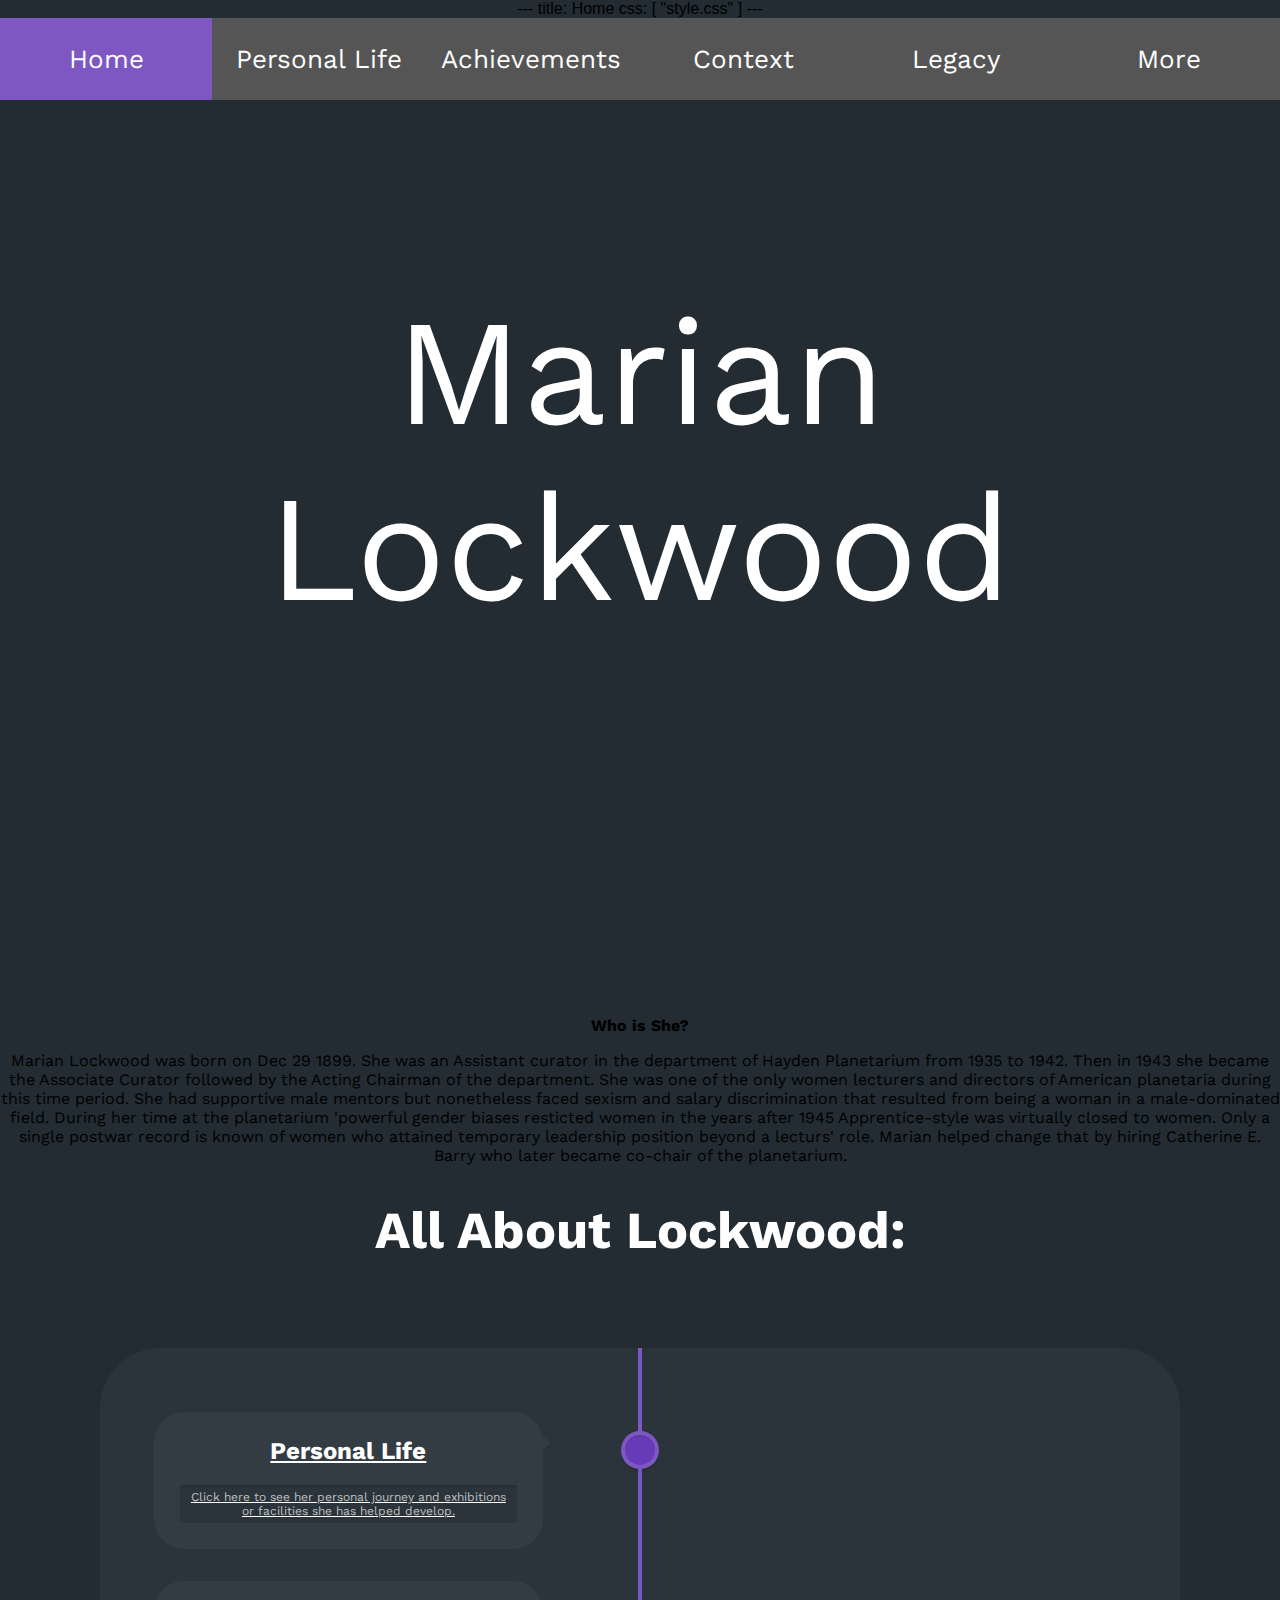
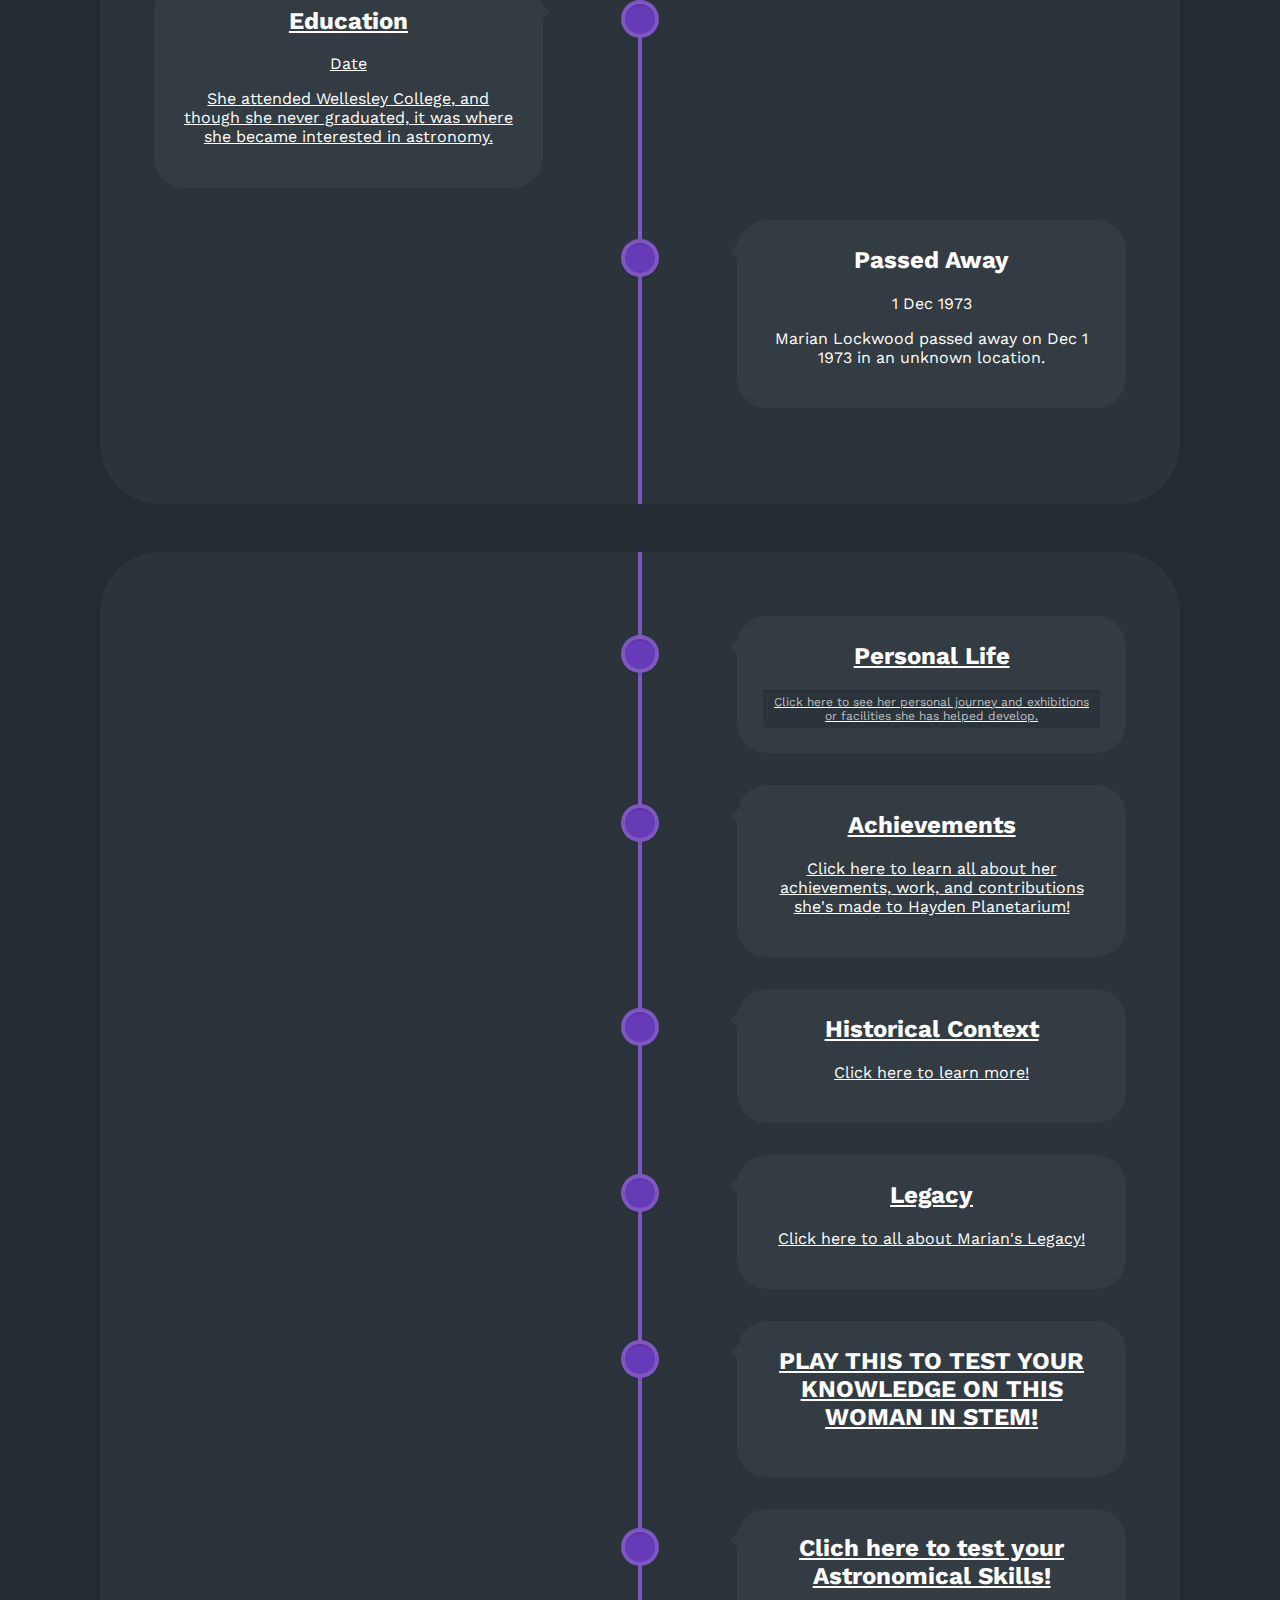
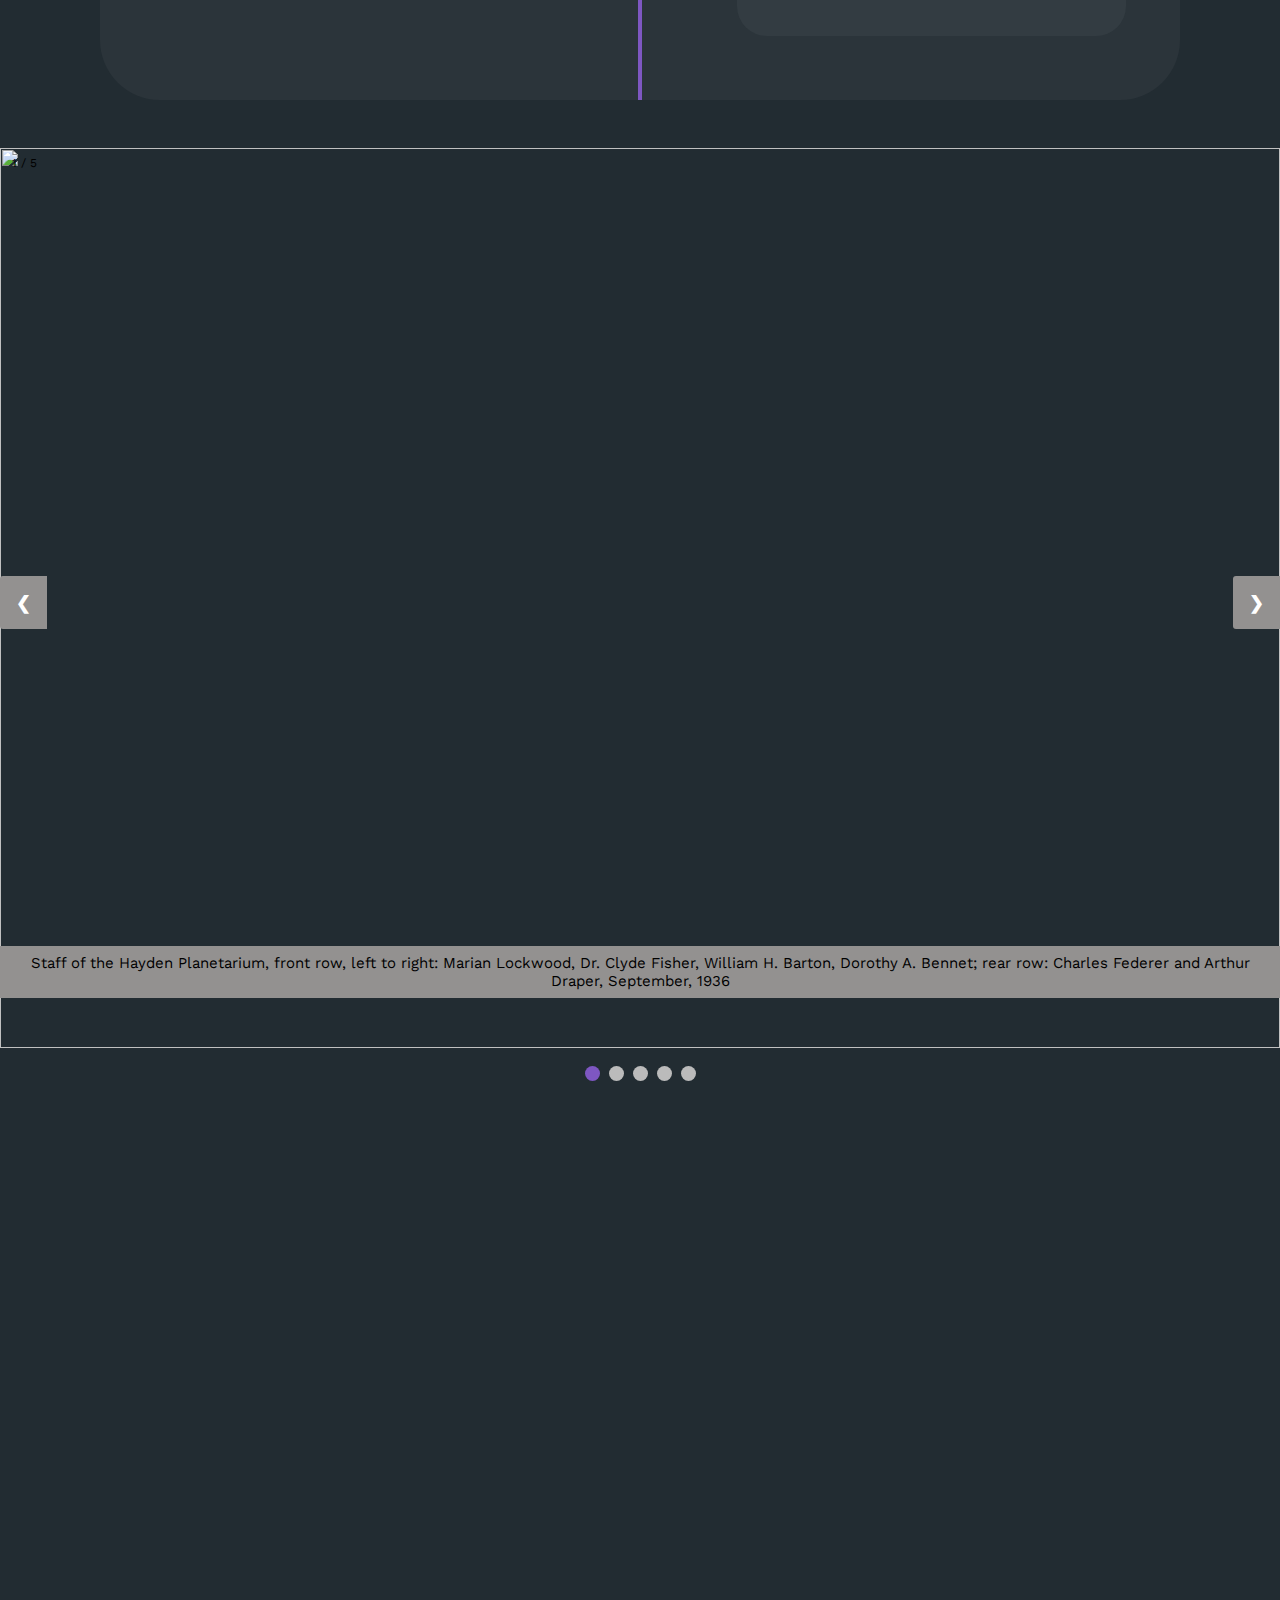
==== index.html @ 4512e1e7 "Update index.html" ====
---
title: Home
css: [ "style.css" ]
---
<!DOCTYPE html>

<html>
<head>
	<link rel="stylesheet" href="style.css" type = "text/css">
	<!--FontAwesome-->
	<link href="https://maxcdn.bootstrapcdn.com/font-awesome/4.6.3/css/font-awesome.min.css" rel="stylesheet" integrity="sha384-T8Gy5hrqNKT+hzMclPo118YTQO6cYprQmhrYwIiQ/3axmI1hQomh7Ud2hPOy8SP1" crossorigin="anonymous">
	<link rel="stylesheet" href="https://use.fontawesome.com/releases/v5.4.1/css/all.css" integrity="sha384-5sAR7xN1Nv6T6+dT2mhtzEpVJvfS3NScPQTrOxhwjIuvcA67KV2R5Jz6kr4abQsz" crossorigin="anonymous">
	<title>Marian Lockwood</title>
</head>

<body style = "text-align: center;">


<!-- Menu Bar -->
<div class="menu-bar">
  <a href="https://hackthesolarsystem.github.io/Marian-Lockwood/" class = "active"> Home </a> 
  <a href="https://hackthesolarsystem.github.io/Marian-Lockwood/personal.html"> Personal Life </a> 
  <a href="https://hackthesolarsystem.github.io/Marian-Lockwood/work.html"> Achievements</a> 
  <a href="https://hackthesolarsystem.github.io/Marian-Lockwood/context.html"> Context </a>
  <a href="https://hackthesolarsystem.github.io/Marian-Lockwood/newMain.html"> Legacy </a>
  <div class="dropdown">
    <a href="#" onclick="myFunction()" class="dropbtn"> More </a> 
    <div id="myDropdown" class="dropdown-content">
      <a href="https://hackthesolarsystem.github.io/Marian-Lockwood/about.html">About us</a>
      <a href="https://hackthesolarsystem.github.io/Marian-Lockwood/Marian_Lockwood_Quiz.html">Lockwood Quiz</a>
      <a href="https://hackthesolarsystem.github.io/Marian-Lockwood/quiz.html">Space Quiz</a>
    </div>
  </div>
</div>
	<!-- end Menu Bar -->

	<!-- Heading video -->
	<div class = "fullscreen">
	  <div class = "video_overlay_text">
	    <p style = "color: white; font-size: 150px"> Marian Lockwood</p>
	  </div>
	  <video loop muted autoplay poster="img/videoframe.jpg" class = "fullscreen_video">
	    <source src="Background_08.mp4" type="video/mp4">
	  </video>
	</div>
	<!-- End Heading video -->

	<!-- Parallex -->
	<div class="parallex"> </div>

	<!--About-->
	<section class="aboutbio" id="bioabout">
		<div class="Bio">
			<p class="bio1"> <strong> Who is She? </strong> </p> 
			<p> Marian Lockwood was born on Dec 29 1899. She was an Assistant curator in the department of Hayden Planetarium from 1935 to 1942. Then in 1943 she became the Associate Curator followed by the Acting Chairman of the department. She was one of the only women lecturers and directors of American planetaria during this time period. She had supportive male mentors but nonetheless faced sexism and salary discrimination that resulted from being a woman in a male-dominated field. During her time at the planetarium 'powerful gender biases resticted women in the years after 1945 Apprentice-style was virtually closed to women. Only a single postwar record is known of women who attained temporary leadership position beyond a lecturs' role. Marian helped change that by hiring Catherine E. Barry who later became co-chair of the planetarium.</p>
		</div>
	</section>


	<!-- This is the different sections of the website-->
	<div style = "height: 100px; font-size: 26px; color: white"> 
	  <h1 class = "center"> <a name = "early_life" > All About Lockwood: </a> </h1>
	</div>  

	
	
<section id="cd-timeline" class="cd-container">
    <div class="cd-timeline-block">
      <div class="cd-timeline-img cd-picture">
      </div>

   <div class="cd-timeline-content">
    <h2 id = "early_life"> <a href="https://hackthesolarsystem.github.io/Marian-Lockwood/personal.html" style="color:white">Personal Life</h2>
    <div class="timeline-content-info">
    Click here to see her personal journey and exhibitions or facilities she has helped develop.
      </div> 
    </div> 
  
      <div class="cd-timeline-block">
      <div class="cd-timeline-img cd-movie">
      </div> 

      <div class="cd-timeline-content">
        <h2> Education </h2>
        Date
        <p> She attended Wellesley College, and though she never graduated, it was where she became interested in astronomy.</p>
      </div> 
    </div> 

    <div class="cd-timeline-block">
      <div class="cd-timeline-img cd-picture">
      </div> 

      <div class="cd-timeline-content">
        <h2>Passed Away</h2>
        1 Dec 1973
        <p>Marian Lockwood passed away on Dec 1 1973 in an unknown location.</p>
      </div> 
    </div>
  </section> 
<!-- End of early life timeline -->
	
	
<section id="cd-timeline" class="cd-container">
  <div class="cd-timeline-block">
   <div class="cd-timeline-img cd-picture">
   </div>
	  
   <div class="cd-timeline-content">
    <h2 id = "early_life"> <a href="https://hackthesolarsystem.github.io/Marian-Lockwood/personal.html" style="color:white">Personal Life</h2>
    <div class="timeline-content-info">
    Click here to see her personal journey and exhibitions or facilities she has helped develop.
	</div> 
    </div>
   </div> 
  </div> 
<!-- start -->

    <div class="cd-timeline-block">
      <div class="cd-timeline-img cd-movie">
      </div> 
	    
<!--end-->
	    
   
   <div class="cd-timeline-content">
    <h2> <a href="https://hackthesolarsystem.github.io/Marian-Lockwood/work.html" style="color:white">Achievements </h2>
    <p> Click here to learn all about her achievements, work, and contributions she's made to Hayden Planetarium!</p>
   </div> 
  </div> 

  <div class="cd-timeline-block">
   <div class="cd-timeline-img cd-picture">
   </div> 

	  

   <div class="cd-timeline-content">
    <h2> <a href= "https://hackthesolarsystem.github.io/Marian-Lockwood/context.html"style="color:white">Historical Context</h2>
    <p>Click here to learn more!</p>
   </div> 
  </div>

  <div class="cd-timeline-block">
   <div class="cd-timeline-img cd-movie">
   </div> 

  <div class="cd-timeline-content">
    <h2> <a href="https://hackthesolarsystem.github.io/Marian-Lockwood/newMain.html" style="color:white">Legacy </h2>
   <p> Click here to all about Marian's Legacy!</p>
   </div> 
  </div> 

  <div class="cd-timeline-block">
   <div class="cd-timeline-img cd-picture">
   </div> 


  <div class="cd-timeline-content">
    <h2> <a href="https://hackthesolarsystem.github.io/Marian-Lockwood/Marian_Lockwood_Quiz.html" style="color:white">PLAY THIS TO TEST YOUR KNOWLEDGE ON THIS WOMAN IN STEM!</h2>
   </div> 
  </div> 

  <div class="cd-timeline-block">
   <div class="cd-timeline-img cd-movie">
   </div> 

   <div class="cd-timeline-content">
    <h2> <a href="https://hackthesolarsystem.github.io/Marian-Lockwood/quiz.html"style="color:white">Clich here to test your Astronomical Skills! </h2>
   </div> 
  </div> 

   </div> 
  </div>
 </section> 


	<!-- Slideshow HTML -->
	<div class="slideshow-container">

	<div class="mySlides fade">
	  <div class="numbertext">1 / 5</div>
	  <img src="staff_of_hayden_planetarium.jpg" style="width:100%">
	  <div class="text">Staff of the Hayden Planetarium, front row, left to right: Marian Lockwood, Dr. Clyde Fisher, William H. Barton, Dorothy A. Bennet; rear row: Charles Federer and Arthur Draper, September, 1936</div>
	</div>

	<div class="mySlides fade">
	  <div class="numbertext">2 / 5</div>
	  <img src="marian_lockwood_group.jpg" style="width:100%">
	  <div class="text">Assistant Curator Marian Lockwood with group of children in the Copernican Planetarium, Hayden Planetarium, 1940</div>
	</div>

	<div class="mySlides fade">
	  <div class="numbertext">3 / 5</div>
	  <img src="staff_of_planetarium.jpg" style="width:100%">
	  <div class="text">Staff of Planetarium lecturers, left to right: Clyde Fisher, Dorothy A. Bennett, Arthur L. Draper, Marion Lockwood, and William H. Barton, Jr., October 1, 1935</div>
	</div>

	<div class="mySlides fade">
	  <div class="numbertext">4 / 5</div>
	  <img src="staff_of_planetarium_lecturers.jpg" style="width:100%">
	  <div class="text">Staff of Planetarium lecturers, left to right: Clyde Fisher, Dorothy A. Bennett, William H. Barton, Jr., Marion Lockwood, and Arthur L. Draper, October 1, 1935</div>
	</div>

	<div class="mySlides fade">
	  <div class="numbertext">5 / 5</div>
	  <img src="lockwood_using_equipment.jpg" style="width:100%">
	  <div class="text">Astronomer Marian Lockwood at the control panel, Hayden Planetarium, July 1943</div>
	</div>

	<a class="prev" onclick="plusSlides(-1)">&#10094;</a>
	<a class="next" onclick="plusSlides(1)">&#10095;</a>

	</div>
	<br>

	<div style="text-align:center; color: #1234">
	  <span class="dot" onclick="currentSlide(1)"></span> 
	  <span class="dot" onclick="currentSlide(2)"></span> 
	  <span class="dot" onclick="currentSlide(3)"></span> 
	  <span class="dot" onclick="currentSlide(4)"></span> 
	  <span class="dot" onclick="currentSlide(5)"></span> 
	</div>
	<!-- End slideshow HTML -->


	<!-- Footer video and form -->
	<div class = "fullscreen">
	  <div class = "video_overlay_text"> </div>
	  <video loop muted autoplay poster="img/videoframe.jpg" class = "fullscreen_video">
	    <source src="Background_08.mp4" type="video/mp4">
	  </video>
	</div>
	<!-- End of Footer video and form -->


	<!-- Beginning Javascript for slideshow -->
	<script>

	var slideIndex = 1;
	showSlides(slideIndex);

	function plusSlides(n) {
	  showSlides(slideIndex += n);
	}

	function currentSlide(n) {
	  showSlides(slideIndex = n);
	}

	function showSlides(n) {
	  var i;
	  var slides = document.getElementsByClassName("mySlides");
	  var dots = document.getElementsByClassName("dot");
	  if (n > slides.length) {slideIndex = 1}    
	  if (n < 1) {slideIndex = slides.length}
	  for (i = 0; i < slides.length; i++) {
	      slides[i].style.display = "none";  
	  }
	  for (i = 0; i < dots.length; i++) {
	      dots[i].className = dots[i].className.replace(" active", "");
	  }
	  slides[slideIndex-1].style.display = "block";  
	  dots[slideIndex-1].className += " active";
	}
	</script>
	<!-- End Javascript for slideshow -->
<script>
/* When the user clicks on the button, 
toggle between hiding and showing the dropdown content */
function myFunction() {
  document.getElementById("myDropdown").classList.toggle("show");
}

// Close the dropdown if the user clicks outside of it
window.onclick = function(event) {
  if (!event.target.matches('.dropbtn')) {
    var dropdowns = document.getElementsByClassName("dropdown-content");
    var i;
    for (i = 0; i < dropdowns.length; i++) {
      var openDropdown = dropdowns[i];
      if (openDropdown.classList.contains('show')) {
        openDropdown.classList.remove('show');
      }
    }
  }
}
</script>
</body>
</html>
---- style.css ----
@import url(https://fonts.googleapis.com/css?family=Work+Sans:300,600);

* {
    font-family: 'Work Sans', sans-serif;
}

/* Beginning of heading video */
.fullscreen {
    position: relative;
    height: 100%;
    overflow: hidden;
}

.fullscreen_video {
    min-width: 100%;
    overflow: hidden;
    z-index: -1;
    height: 800px;
}

.video_overlay_text {
    position: absolute;
    text-align: center;
    font-size: 4em;
    z-index: 9999;
    color: white;
    top: 40%;
    left: 50%;
    transform: translate(-50%,-50%);
}
/* End of heading video */


/* Timeline */
html, body {
    background-color: #222C32;
    height: 100%;
}

/* Outer darker gray box */
.cd-container {
  width: 90%;
  max-width: 1080px;
  margin: 0 auto;
  background: #2B343A;
  padding: 0 10%;
  border-radius: 60px;
}
/* Spreading out the different boxes */
#cd-timeline {
  position: relative;
  padding: 2em 0;
  margin-top: 2em;
  margin-bottom: 2em;
}
#cd-timeline::before {
  content: '';
  position: absolute;
  top: 0;
  left: 25px;
  height: 100%;
  width: 4px;
  background: #7E57C2;
}

/* Centers the line */
@media only screen and (min-width: 1170px) {
  #cd-timeline {
    margin-top: 3em;
    margin-bottom: 3em;
  }
  #cd-timeline::before {
    left: 50%;
    margin-left: -2px;
  }
}
/*Spaces out the boxes vertically*/
.cd-timeline-block {
  position: relative;
  margin: 2em 0;
}
.cd-timeline-block:after {
  content: "";
  display: table;
  clear: both;
}
/* Adds the circles */
.cd-timeline-img {
  position: absolute;
  top: 8px;
  left: 12px;
  width: 30px;
  height: 30px;
  border-radius: 50%;
  box-shadow: 0 0 0 4px #7E57C2, inset 0 2px 0 rgba(0, 0, 0, 0.08), 0 3px 0 4px rgba(0, 0, 0, 0.05);
  background: #673AB7;
}
@media only screen and (min-width: 1170px) {
  .cd-timeline-img {
    width: 30px;
    height: 30px;
    left: 50%;
    margin-left: -15px;
    margin-top: 15px;
    /* Force Hardware Acceleration in WebKit */
    -webkit-transform: translateZ(0);
    -webkit-backface-visibility: hidden;
  }
}
/* The boxes and inside the boxes */
.cd-timeline-content {
  position: relative;
  margin-left: 60px;
  margin-right: 30px;
  background: #333C42;
  border-radius: 30px;
  padding: 1em;
  .timeline-content-info {
    background: #2B343A;
    padding: 5px 10px;
    color: rgba(255,255,255,0.7);
    font-size: 12px;
    box-shadow:  inset 0 2px 0 rgba(0, 0, 0, 0.08);
    border-radius: 2px;
    i {
      margin-right: 5px;
    }
  }
}
/* This is needed to make height of the boxes smaller */
.cd-timeline-content h2 {
  margin-top:0;
}

.cd-timeline-content::before {
  content: '';
  position: absolute;
  top: 16px;
  right: 100%;
  height: 0;
  width: 0;
  border: 7px solid transparent;
  border-right: 7px solid #333C42;
}

/* Makes the boxes stay on the correct sides of the screen */
@media only screen and (min-width: 1170px) {
  .cd-timeline-content {
    color: white;
    margin-left: 0;
    padding: 1.6em;
    width: 36%;
    margin: 0 5%
  }
  /* Puts the arrows in the correct place */
  .cd-timeline-content::before {
    top: 24px;
    left: 100%;
    border-color: transparent;
    border-left-color: #333C42;
  }
/* Puts the boxes on the correct side again */
  .cd-timeline-block:nth-child(even) .cd-timeline-content {
    float: right;
  }
    /* Puts the arrows in the correct place(again)*/
  .cd-timeline-block:nth-child(even) .cd-timeline-content::before {
    top: 24px;
    left: auto;
    right: 100%;
    border-color: transparent;
    border-right-color: #333C42;
  }
}
/* End of timeline*/

/* Block Text */
.block {
  margin: auto;
  width: 70%;
  position: relative;
  padding: 2em;
}

.block p {
  line-height: 1.5;
  font-family:'Roboto', sans-serif;
  color:white;
}

.block h2 {
  text-align: center;
  line-height: 1.5;
  font-family:'Roboto', sans-serif;
  color:white;
}
/* End of Block Text */

/* Slideshow */
* {box-sizing: border-box}
body {font-family: Verdana, sans-serif; margin:0}
.mySlides {display: none}
img {vertical-align: middle;}

/* Slideshow container */
.slideshow-container {
  position: relative;
  margin: auto;
}

/* Next & previous buttons */
.prev, .next {
  cursor: pointer;
  position: absolute;
  top: 50%;
  width: auto;
  padding: 16px;
  margin-top: -22px;
  color: white;
  font-weight: bold;
  font-size: 18px;
  transition: 0.6s ease;
  border-radius: 0 3px 3px 0;
  user-select: none;
}

/* Position the "next button" to the right */
.next {
  right: 0;
  border-radius: 3px 0 0 3px;
  background-color: #939190;
}

.prev {
  left: 0;
  border-radius: 3px 0 0 3px;
  background-color: #939190;
}

/* On hover add a black background */
.prev:hover, .next:hover {
  background-color: #000;
}

/* Caption text */
.text {
  color: #000;
  font-size: 15px;
  padding: 8px 12px;
  position: absolute;
  bottom: 50px;
  width: 100%;
  text-align: center;
  background-color: #939190;
}
.text:hover {
  background-color: #000;
  transition: background-color 0.6s ease;
  color: white;
}

/* Number text */
.numbertext {
  color: #000;
  font-size: 12px;
  padding: 8px 12px;
  position: absolute;
  top: 0;
}

/* The dots/bullets/indicators */
.dot {
  cursor: pointer;
  height: 15px;
  width: 15px;
  margin: 0 2px;
  background-color: #bbb;
  border-radius: 50%;
  display: inline-block;
  transition: background-color 0.6s ease;
}

.active, .dot:hover {
  background-color: #000;
}

/* Fading animation */
.fade {
  -webkit-animation-name: fade;
  -webkit-animation-duration: 1.5s;
  animation-name: fade;
  animation-duration: 1.5s;
}

@-webkit-keyframes fade {
  from {opacity: .4} 
  to {opacity: 1}
}

@keyframes fade {
  from {opacity: .4} 
  to {opacity: 1}
}
/* End of slideshown */


.dropbtn {
  background-color: #555;
  color: white;
  padding: 16px;
  font-size: 16px;
  border: none;
  cursor: pointer;
}

.dropbtn:hover, {
  background-color: #2980B9;
}

.dropdown {
  position: relative;
}

.dropdown-content {
  display: none;
  background-color: #555;
  min-width: 160px;
  overflow: auto;
  box-shadow: 0px 8px 16px 0px rgba(0,0,0,0.2);
  z-index: 1;
}

.dropdown-content a {
  color: black;
  padding: 12px 16px;
  text-decoration: none;
  display: block;
}

.dropdown a:hover {background-color: #ddd;}
.show {display: block;}



/* FIRST Menu Bar option (gray background) */
.menu-bar {
  width: 100%;
  background-color: #555;
  overflow: auto;
}
.menu-bar a {
  float: left;
  width: 16.6%;
  text-align: center;
  padding: 26px 0;
  transition: all 0.3s ease;
  color: white;
  font-size: 26px;
  text-decoration:none;
  font-family: 'Work Sans', sans-serif;
}
.menu-bar a:hover {
  background-color: #000;
}
.active {
  background-color: #7E57C2
}


/* SECOND Menu Bar Option (no background color) */
.menu-bar1 {
  width: 100%;
  overflow: auto;
  z-index: 9999;
  position:absolute;
}

.menu-bar1 a {
  float: left;
  width: 16.6%;
  text-align: center;
  padding: 26px 0;
  transition: all 0.3s ease;
  font-size: 1.5em;
  color: white;
  font-family:'Roboto', sans-serif;
  text-decoration:none;
}

.menu-bar1 a:hover {
  background-color: #271154;
}
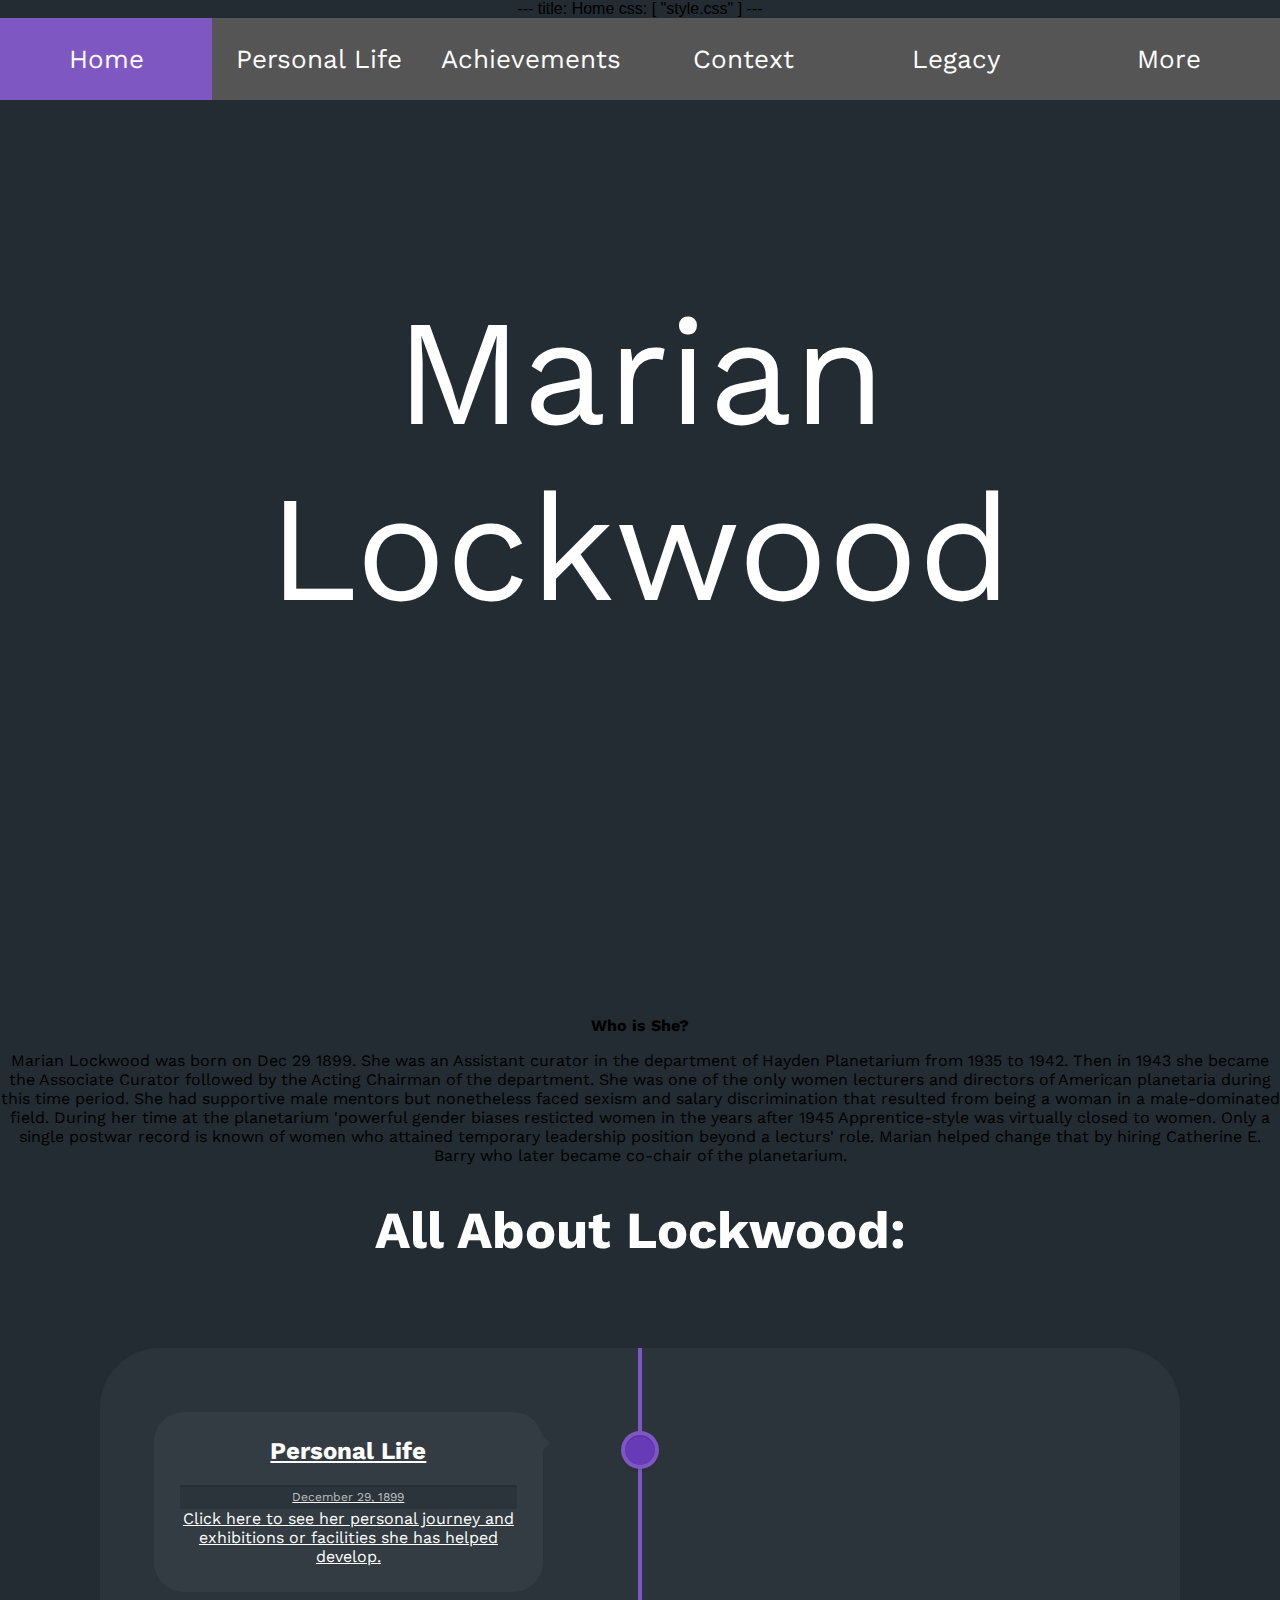
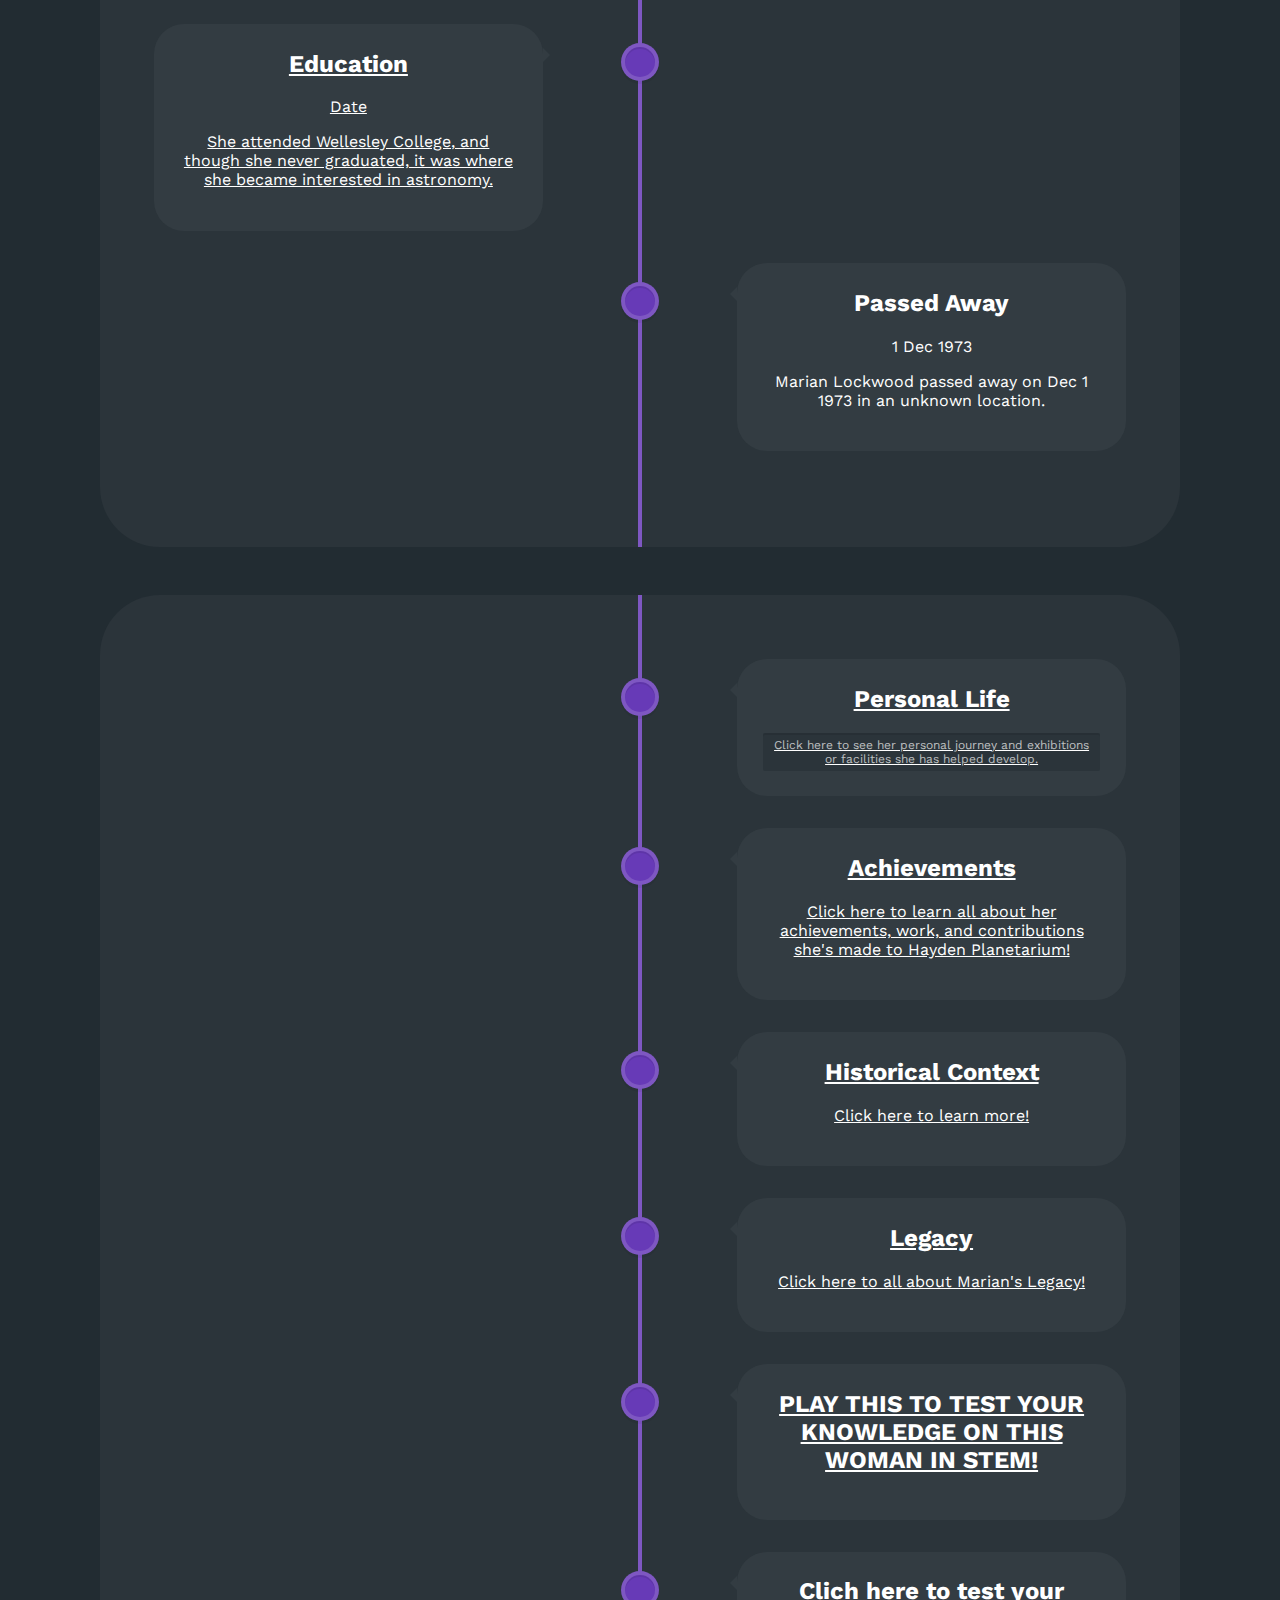
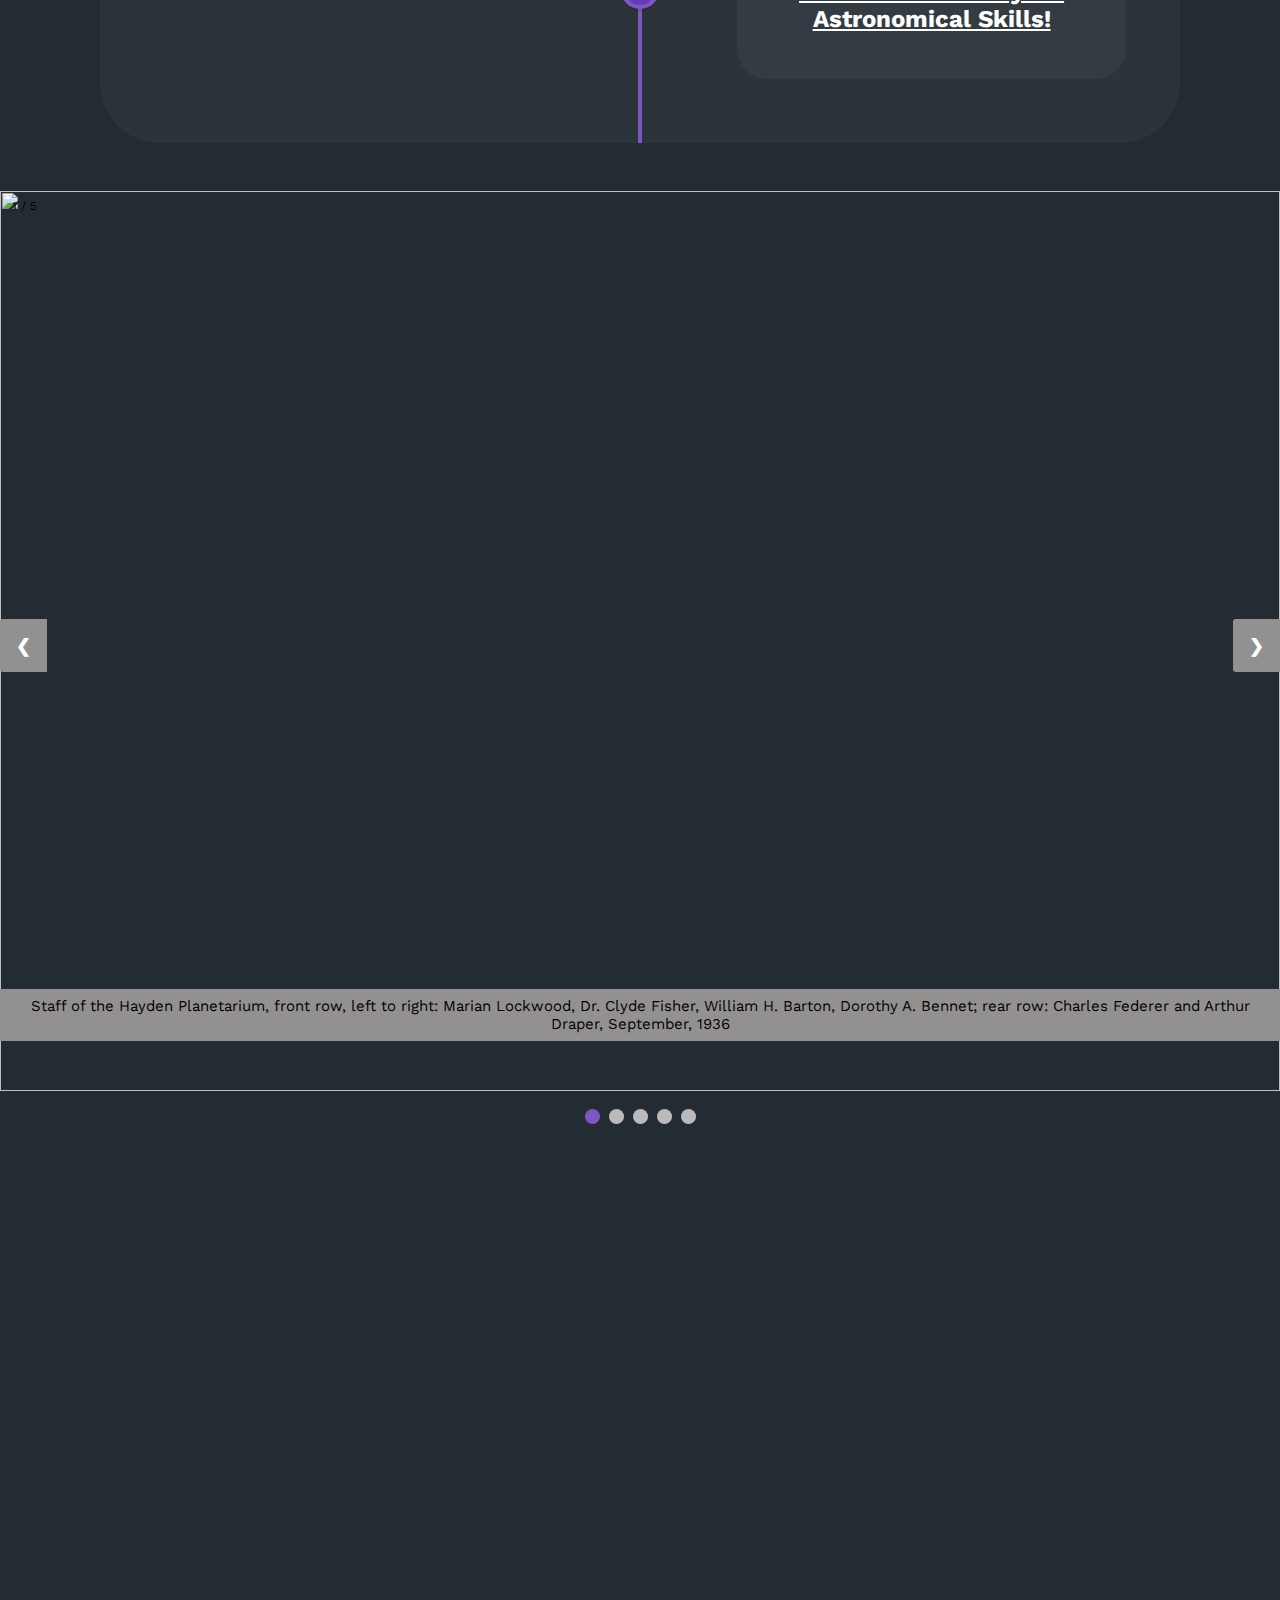
==== commit dcf9d832: "Update index.html" ====
--- a/index.html
+++ b/index.html
@@ -68,13 +68,16 @@
     <div class="cd-timeline-block">
       <div class="cd-timeline-img cd-picture">
       </div>
-
-   <div class="cd-timeline-content">
-    <h2 id = "early_life"> <a href="https://hackthesolarsystem.github.io/Marian-Lockwood/personal.html" style="color:white">Personal Life</h2>
-    <div class="timeline-content-info">
-    Click here to see her personal journey and exhibitions or facilities she has helped develop.
-      </div> 
-    </div> 
+	    
+	    
+      <div class="cd-timeline-content">
+	<h2 id = "early_life"> <a href="https://hackthesolarsystem.github.io/Marian-Lockwood/personal.html" style="color:white">Personal Life</h2>
+        <div class="timeline-content-info">
+        December 29, 1899
+        </div>
+    	Click here to see her personal journey and exhibitions or facilities she has helped develop.
+      </div> 
+
   
       <div class="cd-timeline-block">
       <div class="cd-timeline-img cd-movie">
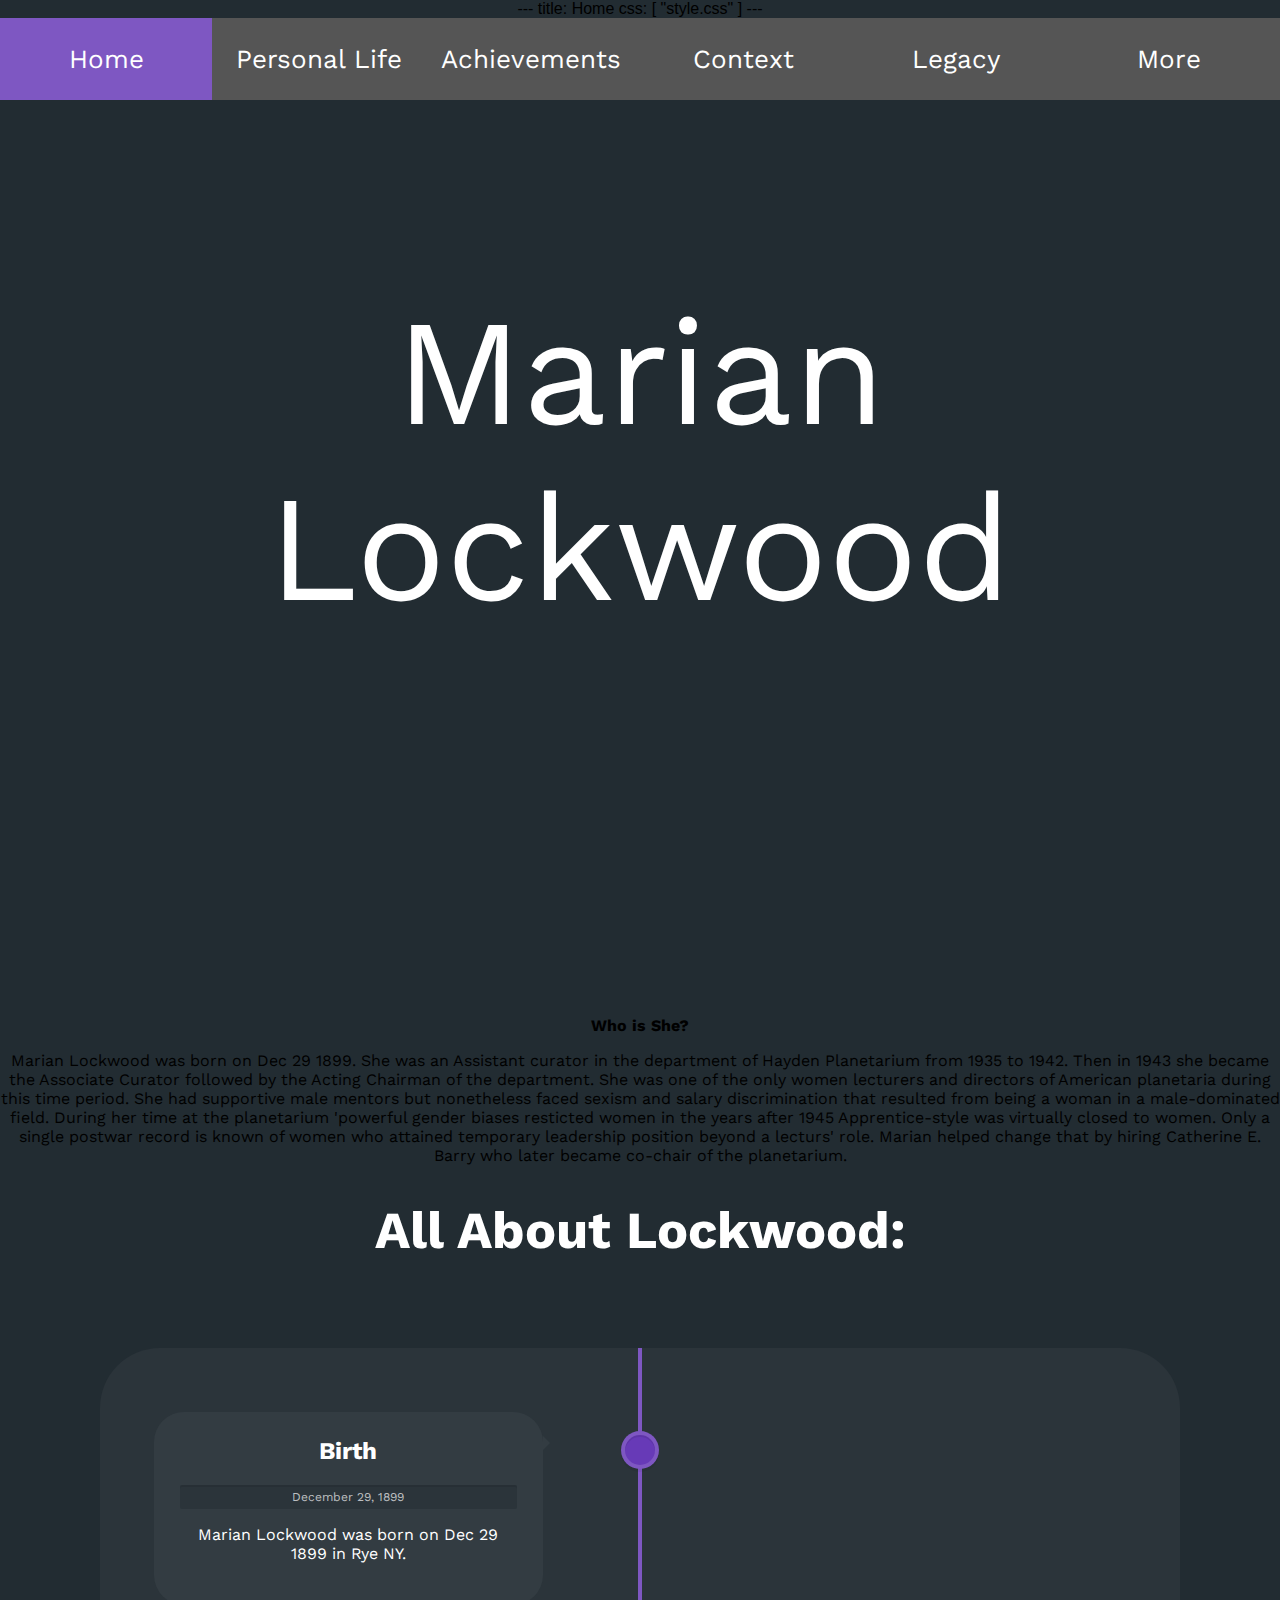
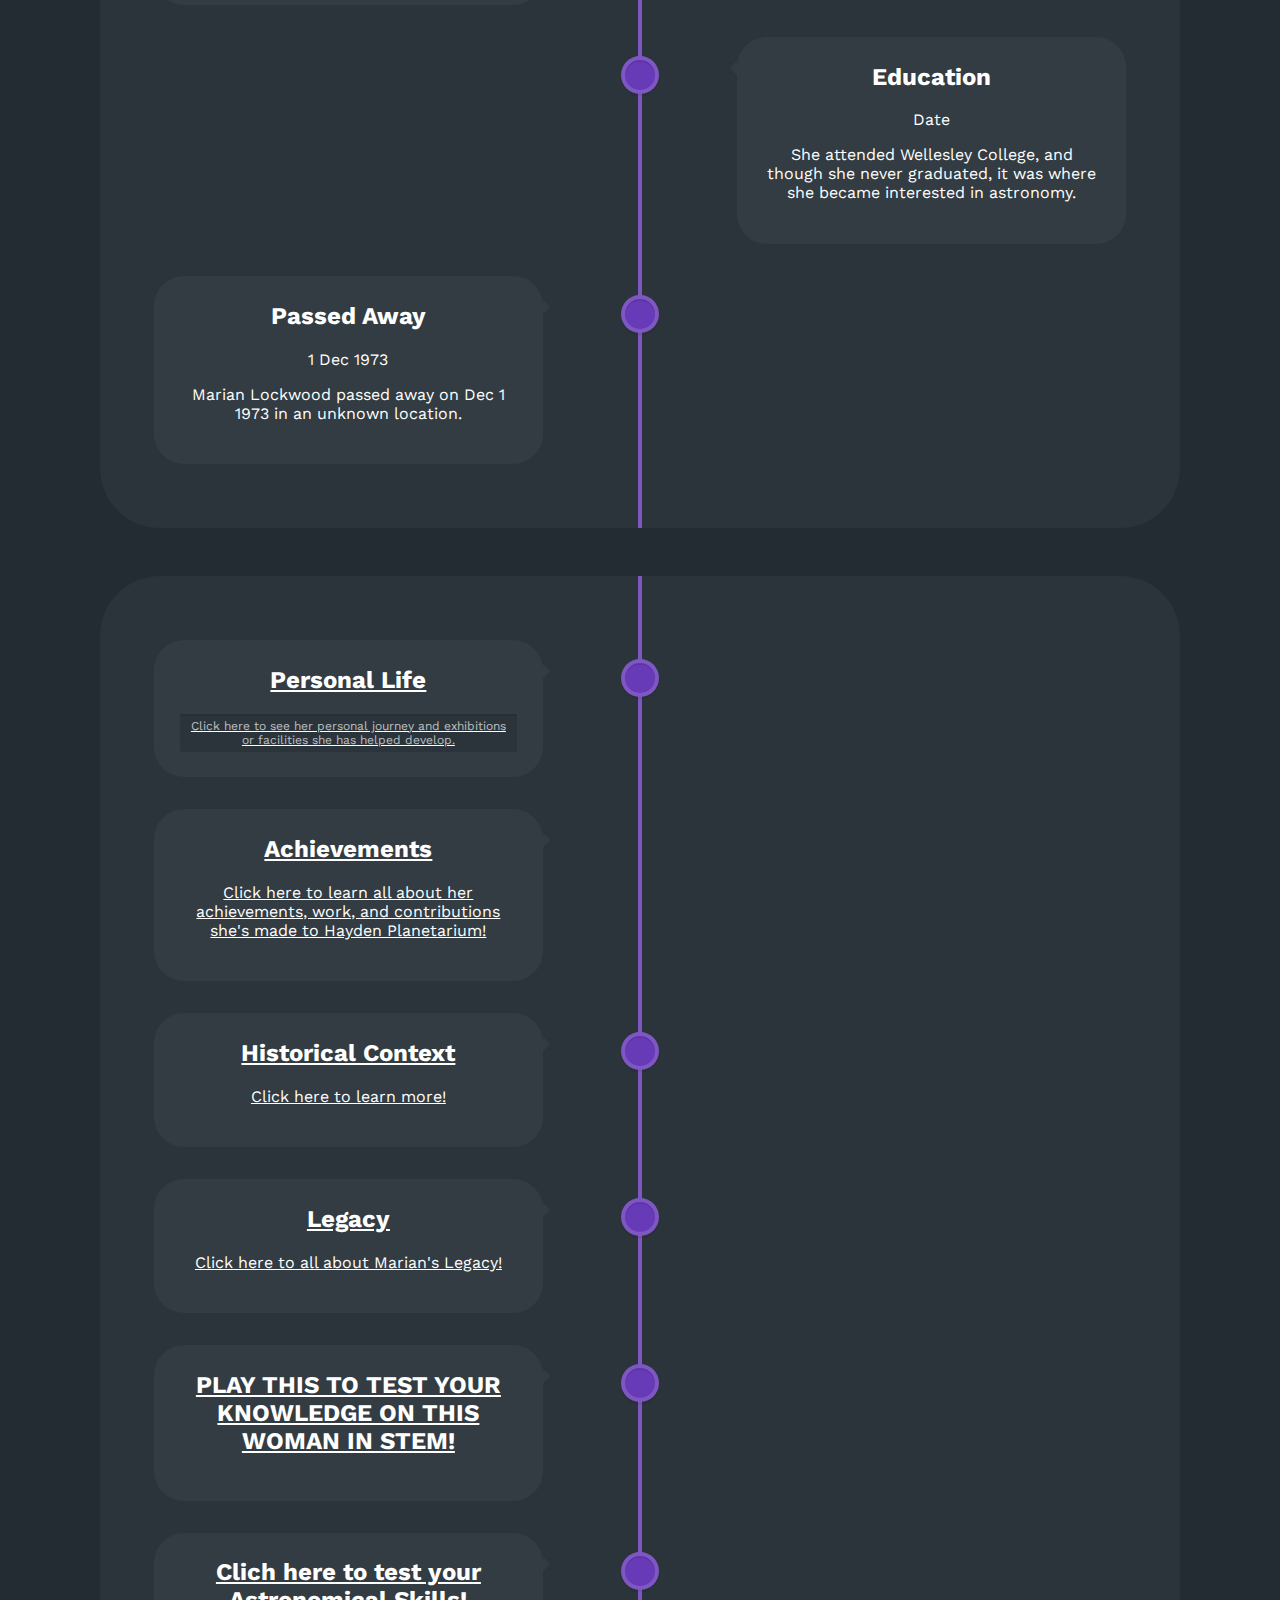
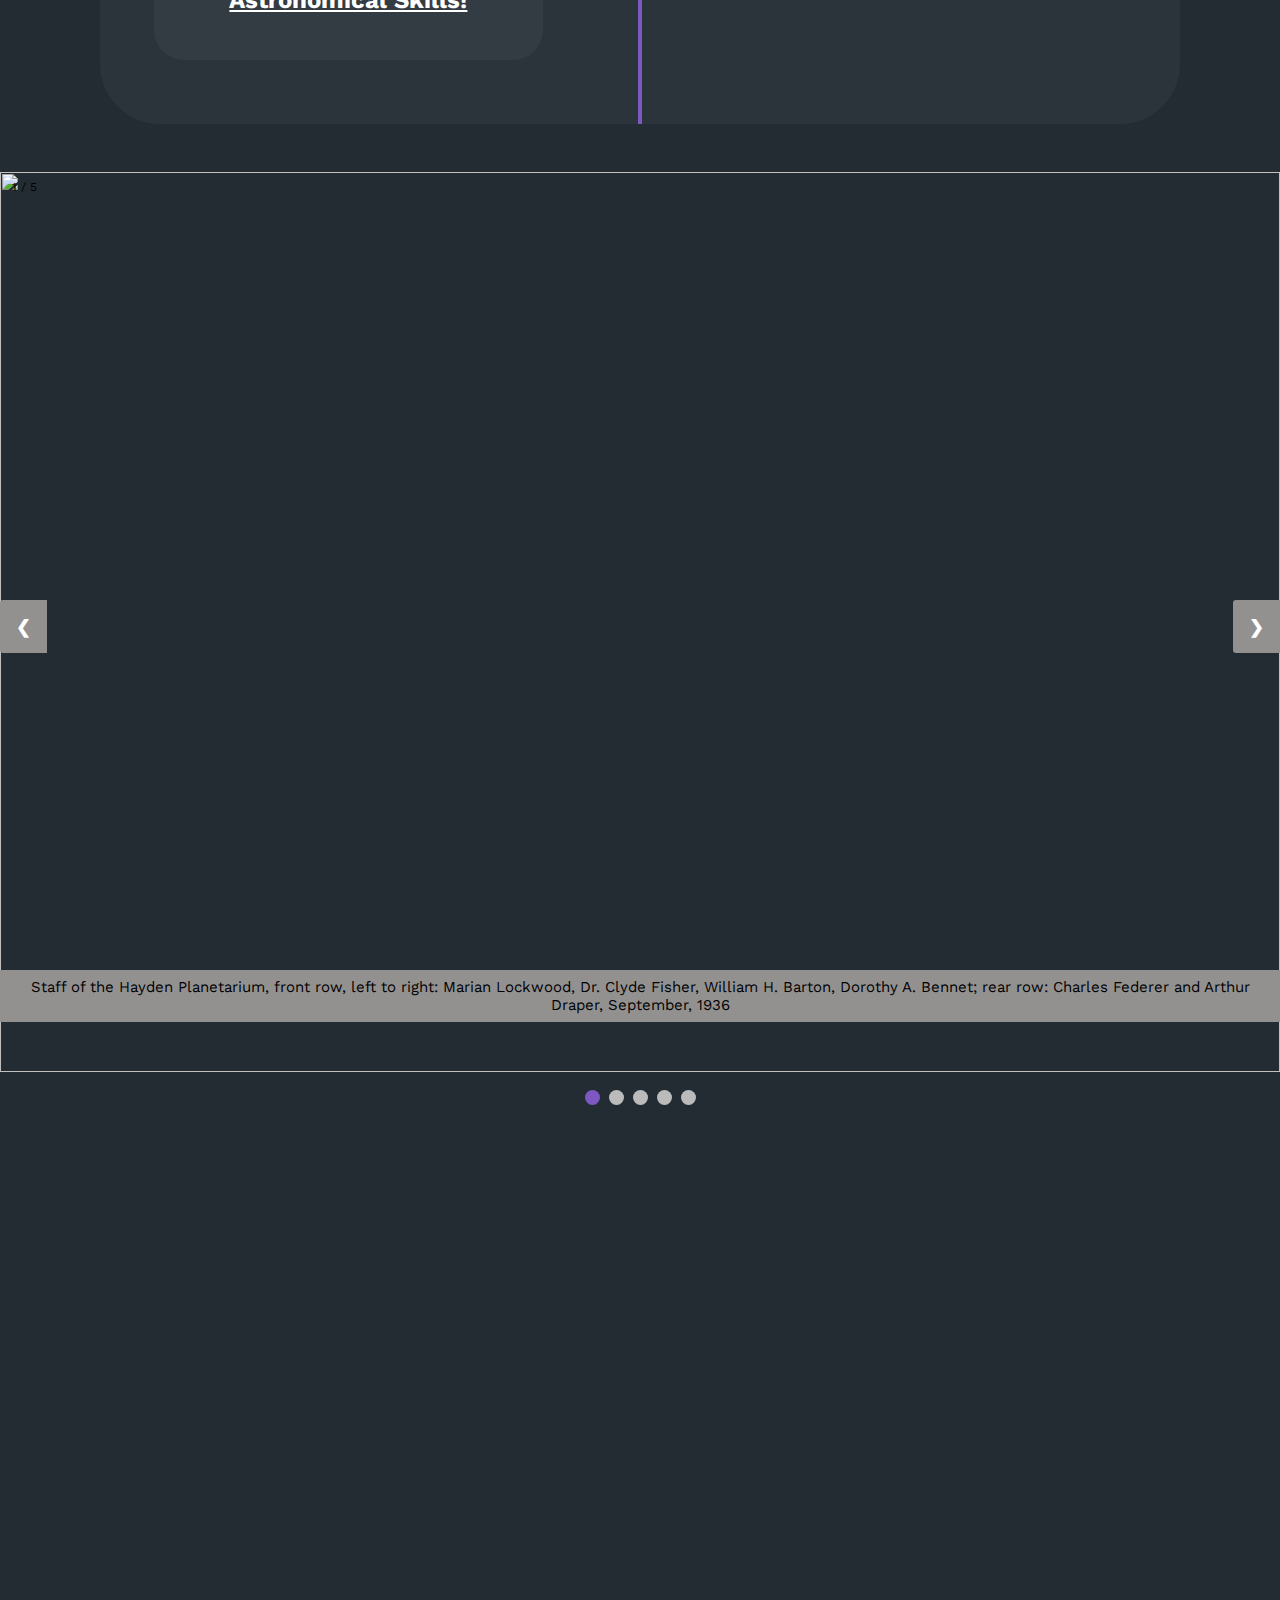
==== commit 8c178a50: "Update index.html" ====
--- a/index.html
+++ b/index.html
@@ -62,22 +62,19 @@
 	  <h1 class = "center"> <a name = "early_life" > All About Lockwood: </a> </h1>
 	</div>  
 
-	
-	
 <section id="cd-timeline" class="cd-container">
     <div class="cd-timeline-block">
       <div class="cd-timeline-img cd-picture">
       </div>
-	    
-	    
+
       <div class="cd-timeline-content">
-	<h2 id = "early_life"> <a href="https://hackthesolarsystem.github.io/Marian-Lockwood/personal.html" style="color:white">Personal Life</h2>
+        <h2 id = "early_life">Birth</h2>
         <div class="timeline-content-info">
         December 29, 1899
         </div>
-    	Click here to see her personal journey and exhibitions or facilities she has helped develop.
-      </div> 
-
+        <p> Marian Lockwood was born on Dec 29 1899 in Rye NY.</p>
+      </div> 
+    </div> 
   
       <div class="cd-timeline-block">
       <div class="cd-timeline-img cd-movie">
@@ -102,7 +99,8 @@
     </div>
   </section> 
 <!-- End of early life timeline -->
-	
+
+		
 	
 <section id="cd-timeline" class="cd-container">
   <div class="cd-timeline-block">
@@ -117,13 +115,6 @@
     </div>
    </div> 
   </div> 
-<!-- start -->
-
-    <div class="cd-timeline-block">
-      <div class="cd-timeline-img cd-movie">
-      </div> 
-	    
-<!--end-->
 	    
    
    <div class="cd-timeline-content">
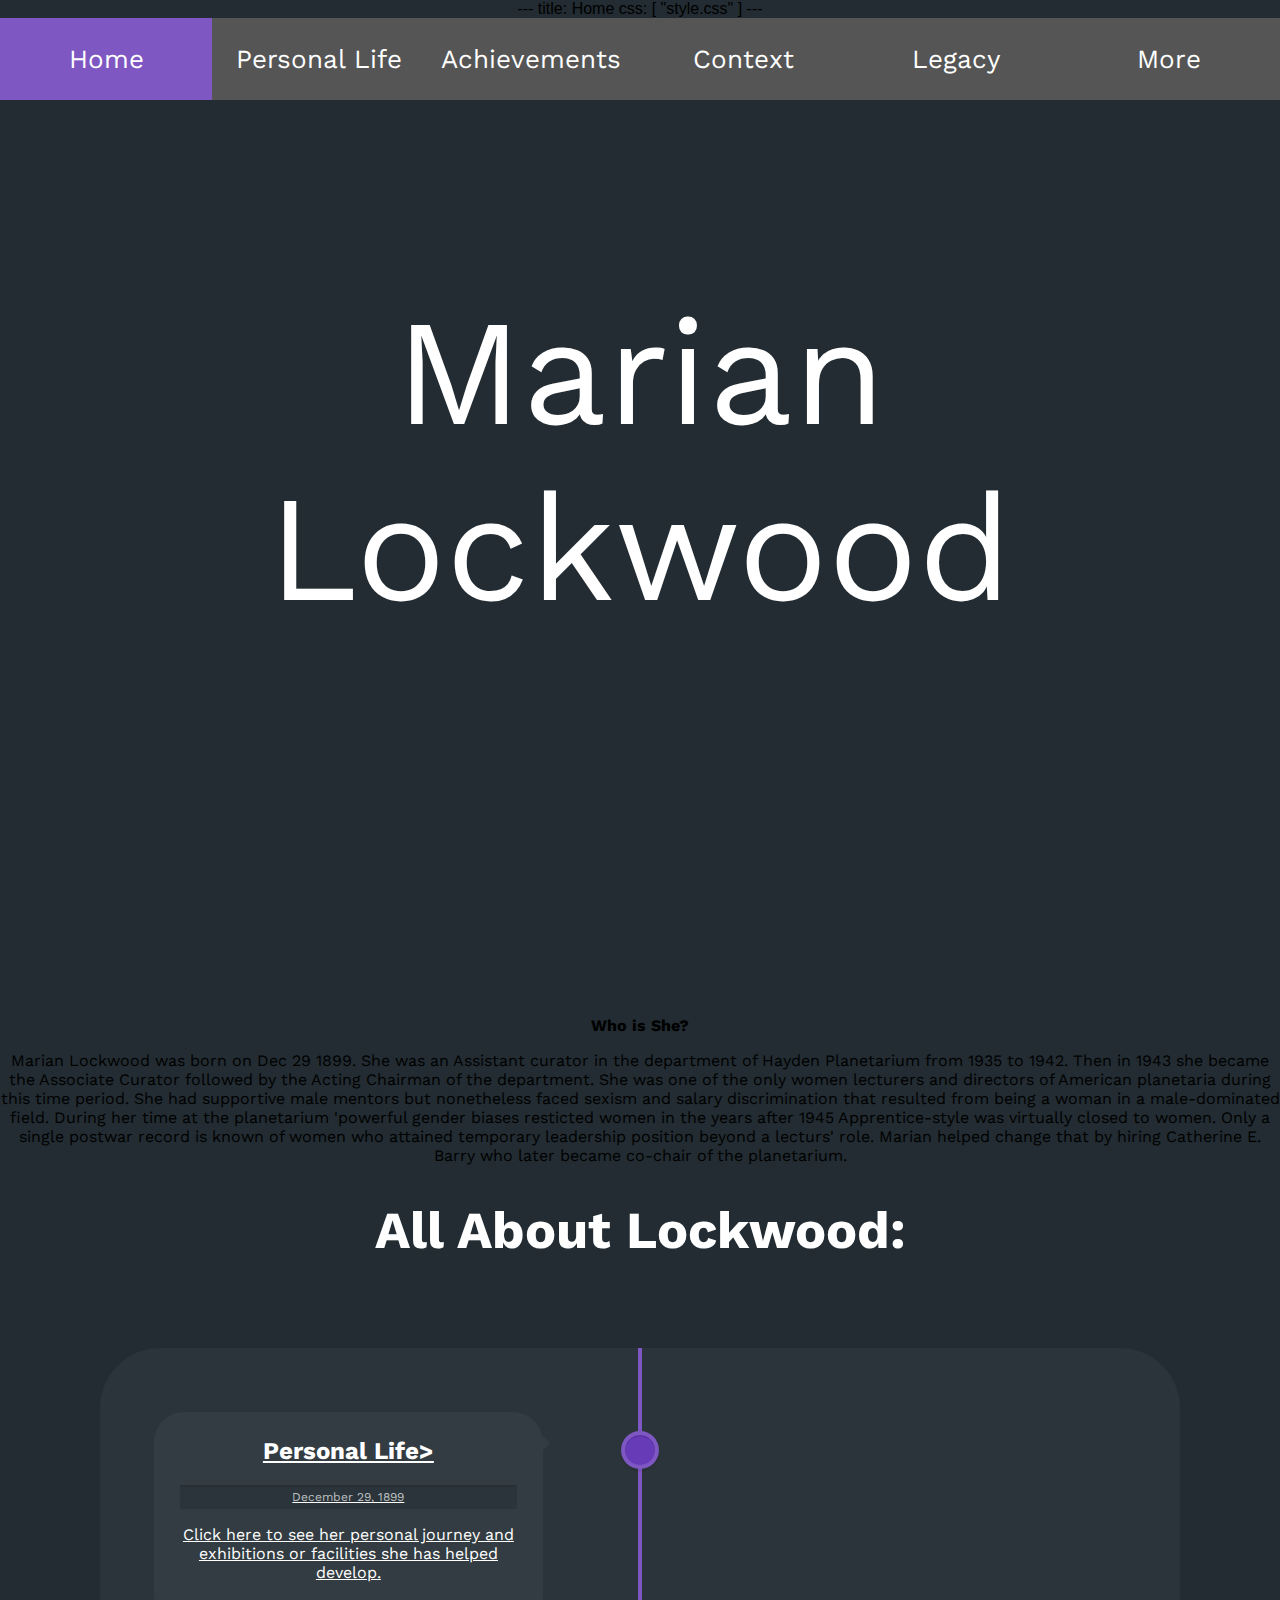
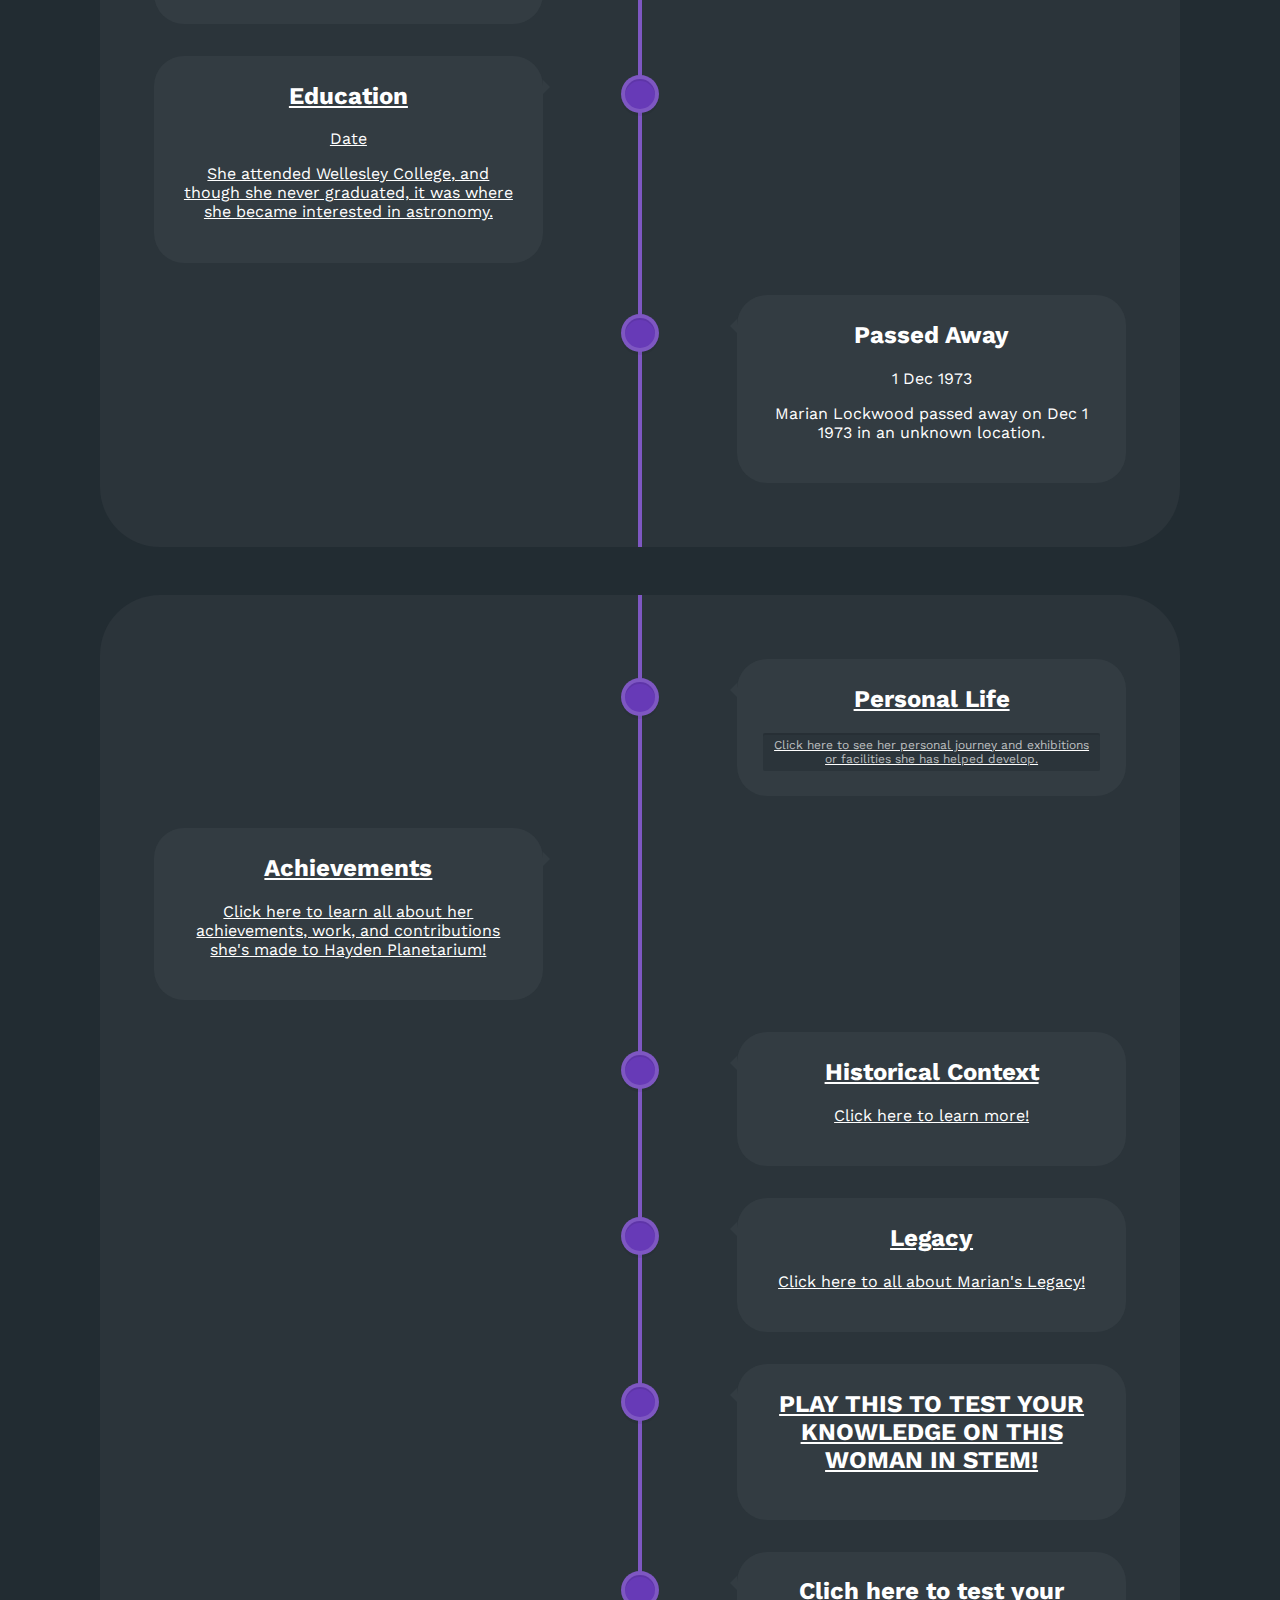
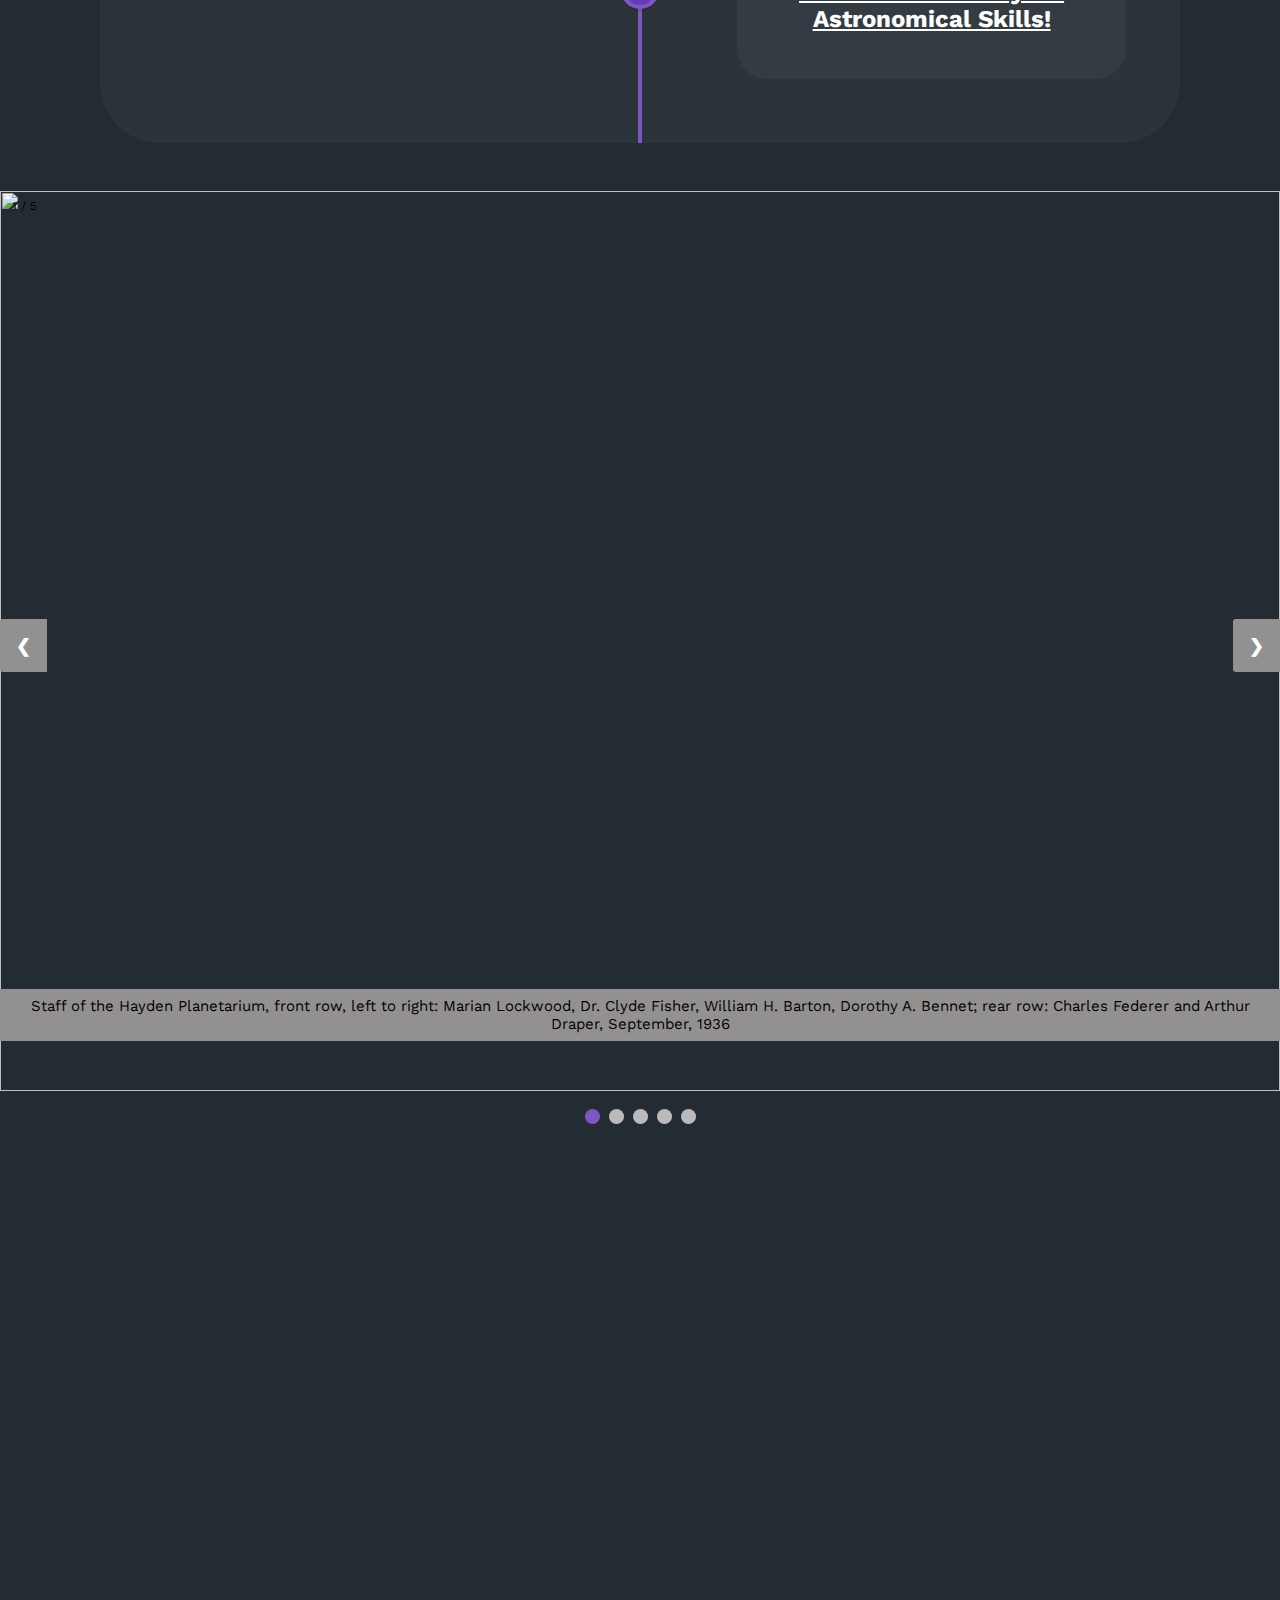
==== commit ef439f1d: "Update index.html" ====
--- a/index.html
+++ b/index.html
@@ -68,11 +68,11 @@
       </div>
 
       <div class="cd-timeline-content">
-        <h2 id = "early_life">Birth</h2>
+        <h2 id = "early_life"> <a href="https://hackthesolarsystem.github.io/Marian-Lockwood/personal.html" style="color:white">Personal Life></h2>
         <div class="timeline-content-info">
         December 29, 1899
         </div>
-        <p> Marian Lockwood was born on Dec 29 1899 in Rye NY.</p>
+        <p> Click here to see her personal journey and exhibitions or facilities she has helped develop.</p>
       </div> 
     </div> 
   
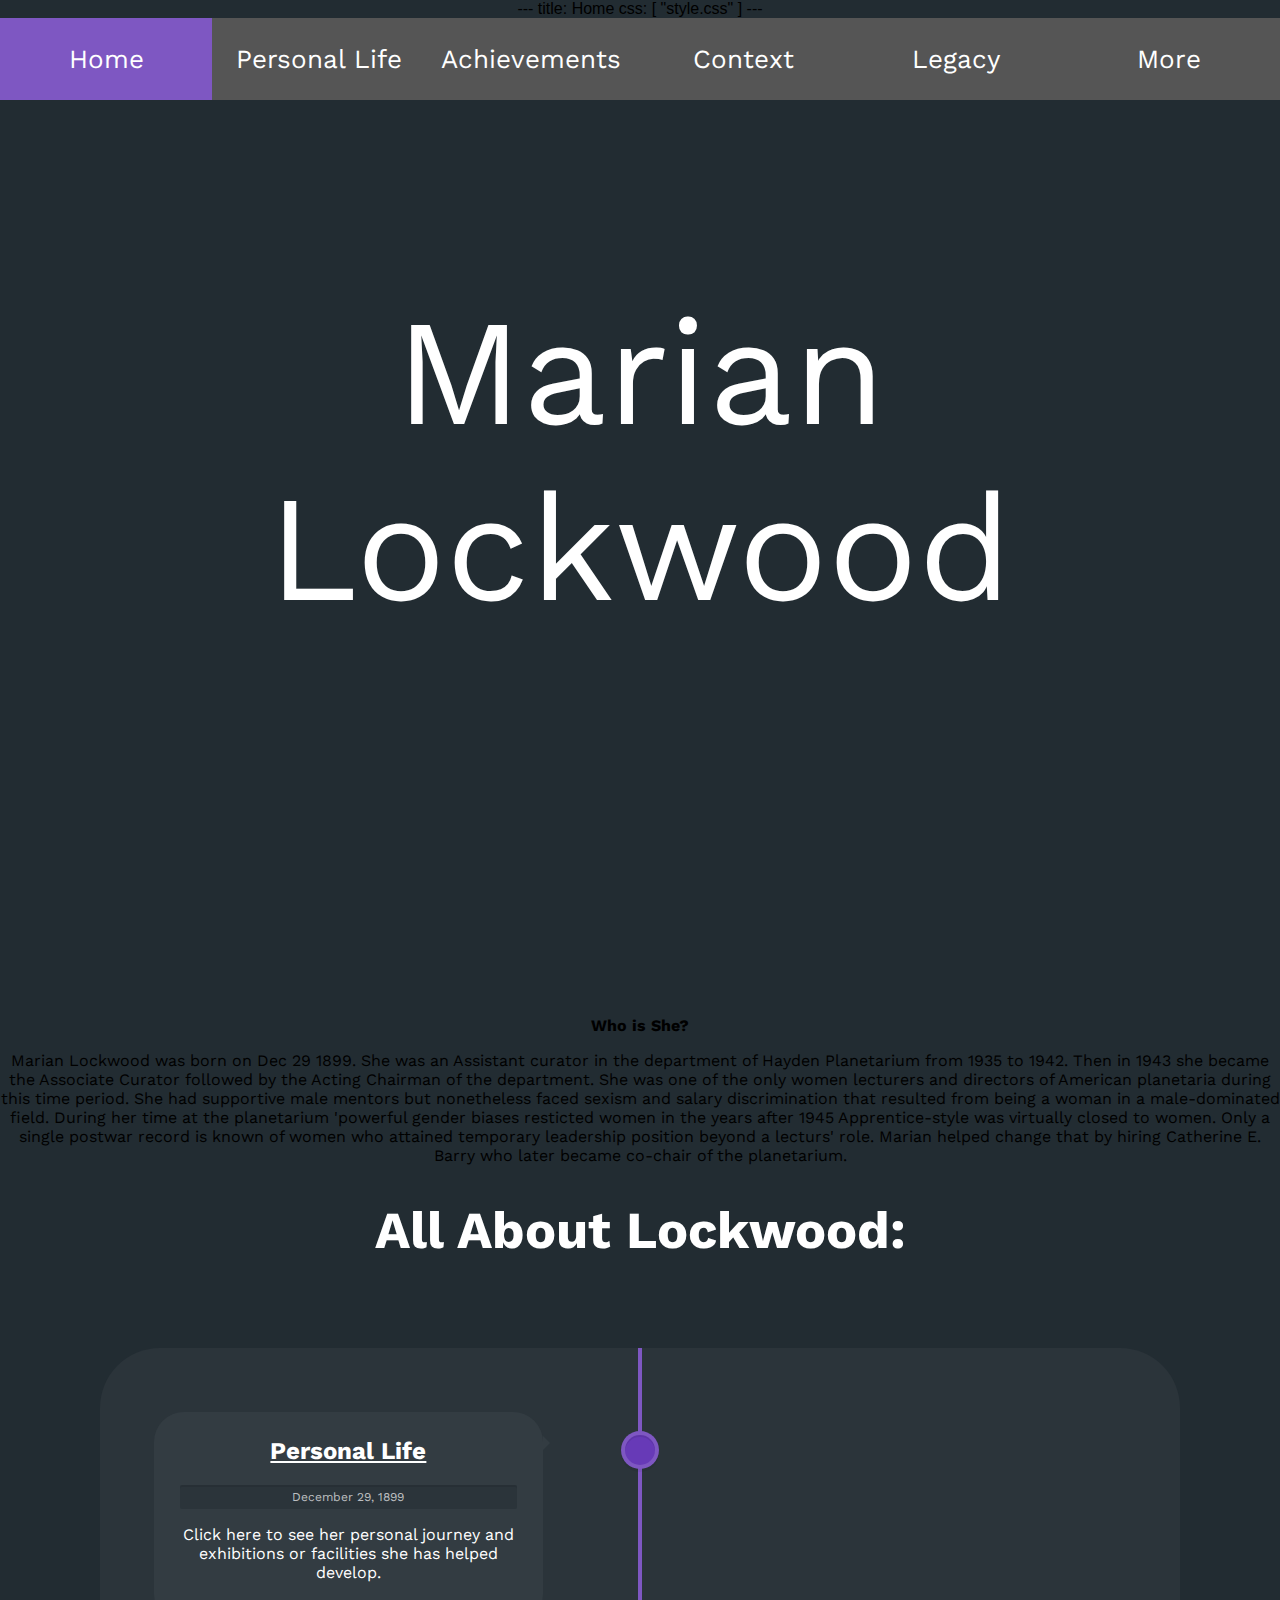
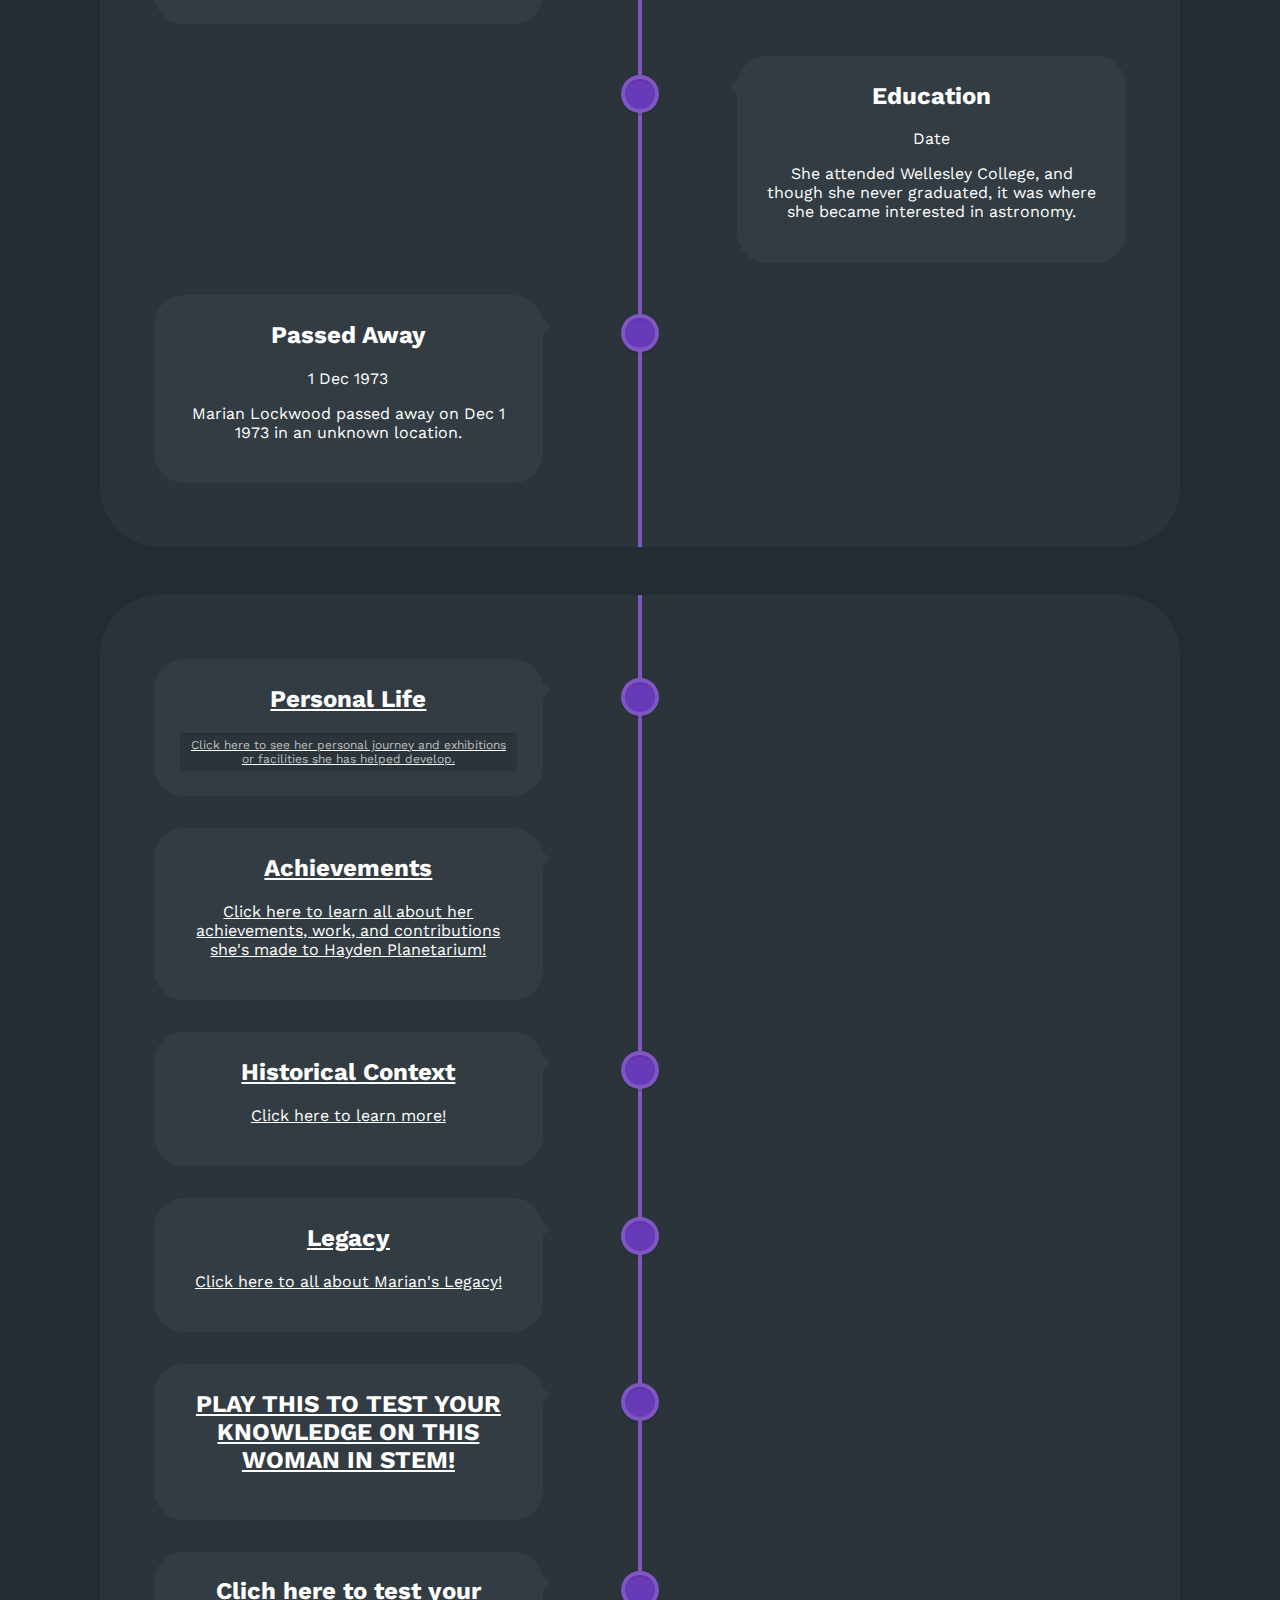
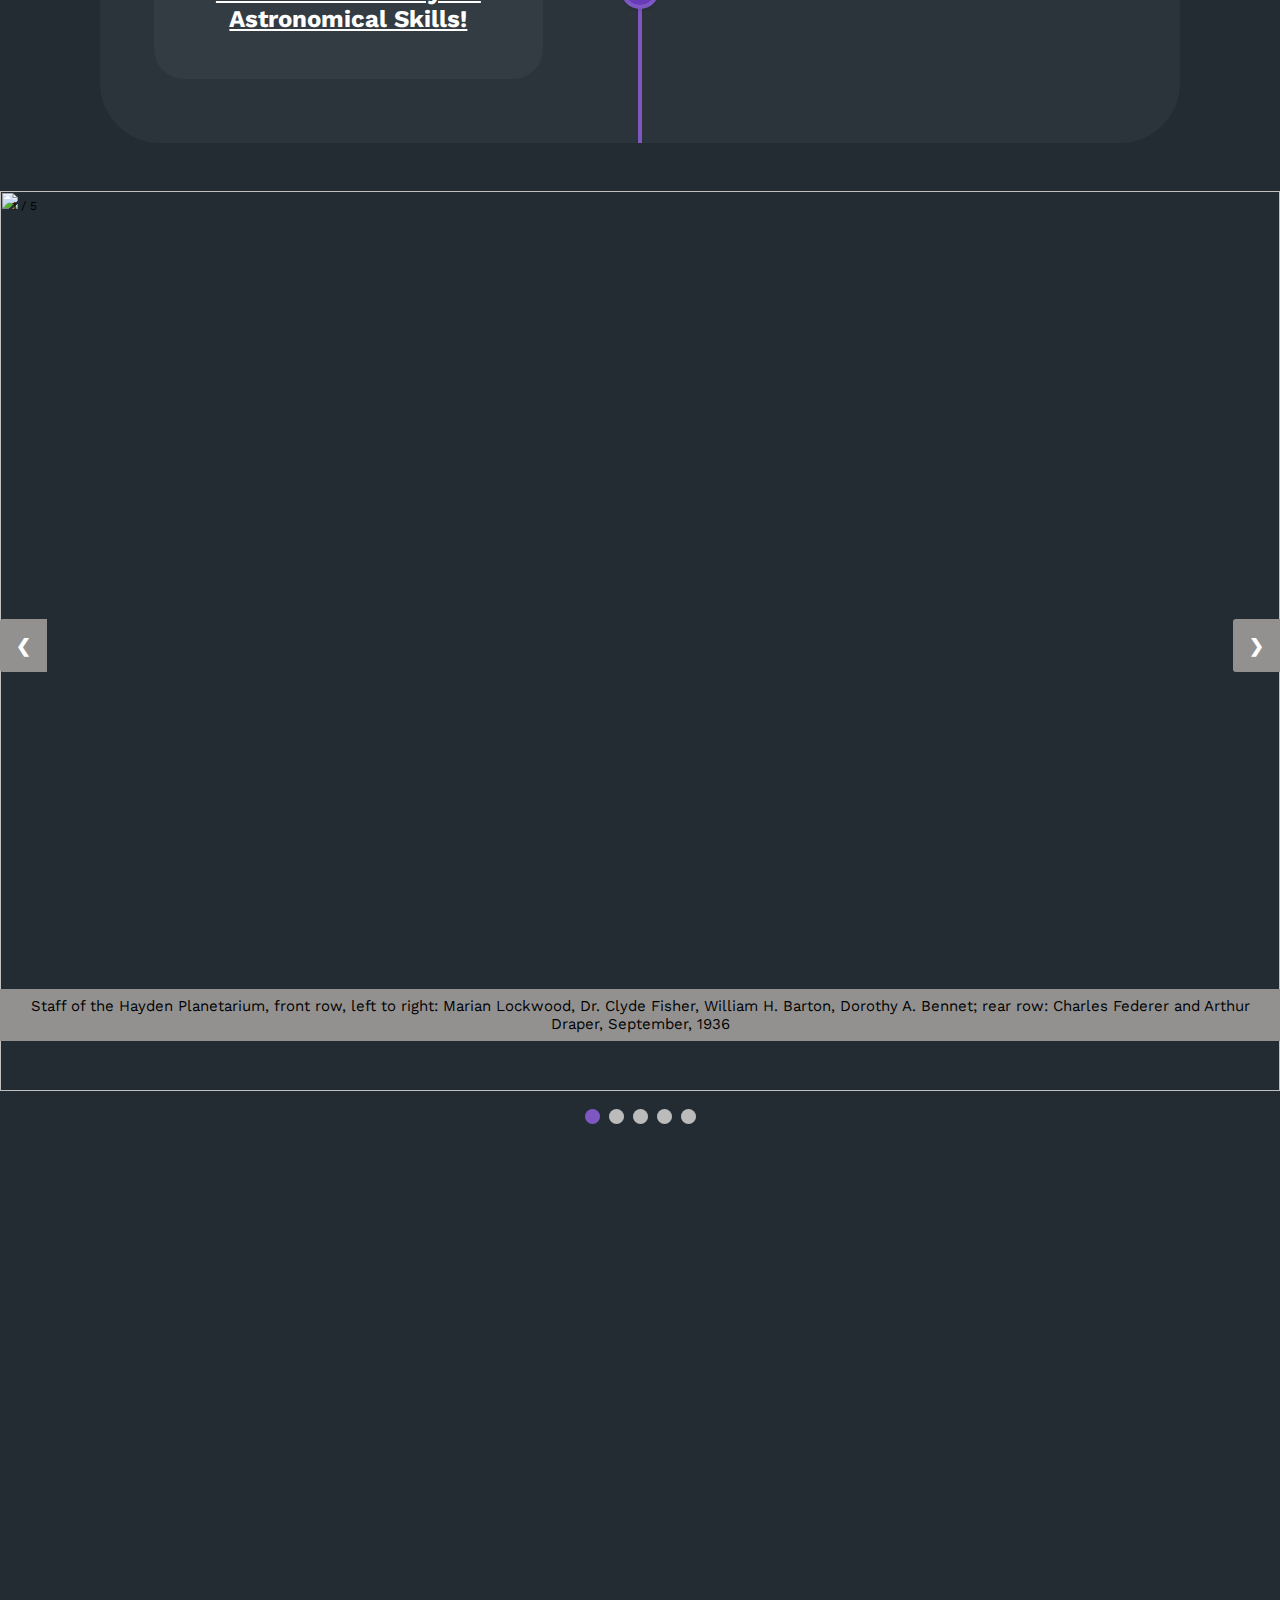
==== commit 01e0cb94: "Update index.html" ====
--- a/index.html
+++ b/index.html
@@ -68,7 +68,7 @@
       </div>
 
       <div class="cd-timeline-content">
-        <h2 id = "early_life"> <a href="https://hackthesolarsystem.github.io/Marian-Lockwood/personal.html" style="color:white">Personal Life></h2>
+        <h2 id = "early_life"> <a href="https://hackthesolarsystem.github.io/Marian-Lockwood/personal.html" style="color:white">Personal Life</a></h2>
         <div class="timeline-content-info">
         December 29, 1899
         </div>
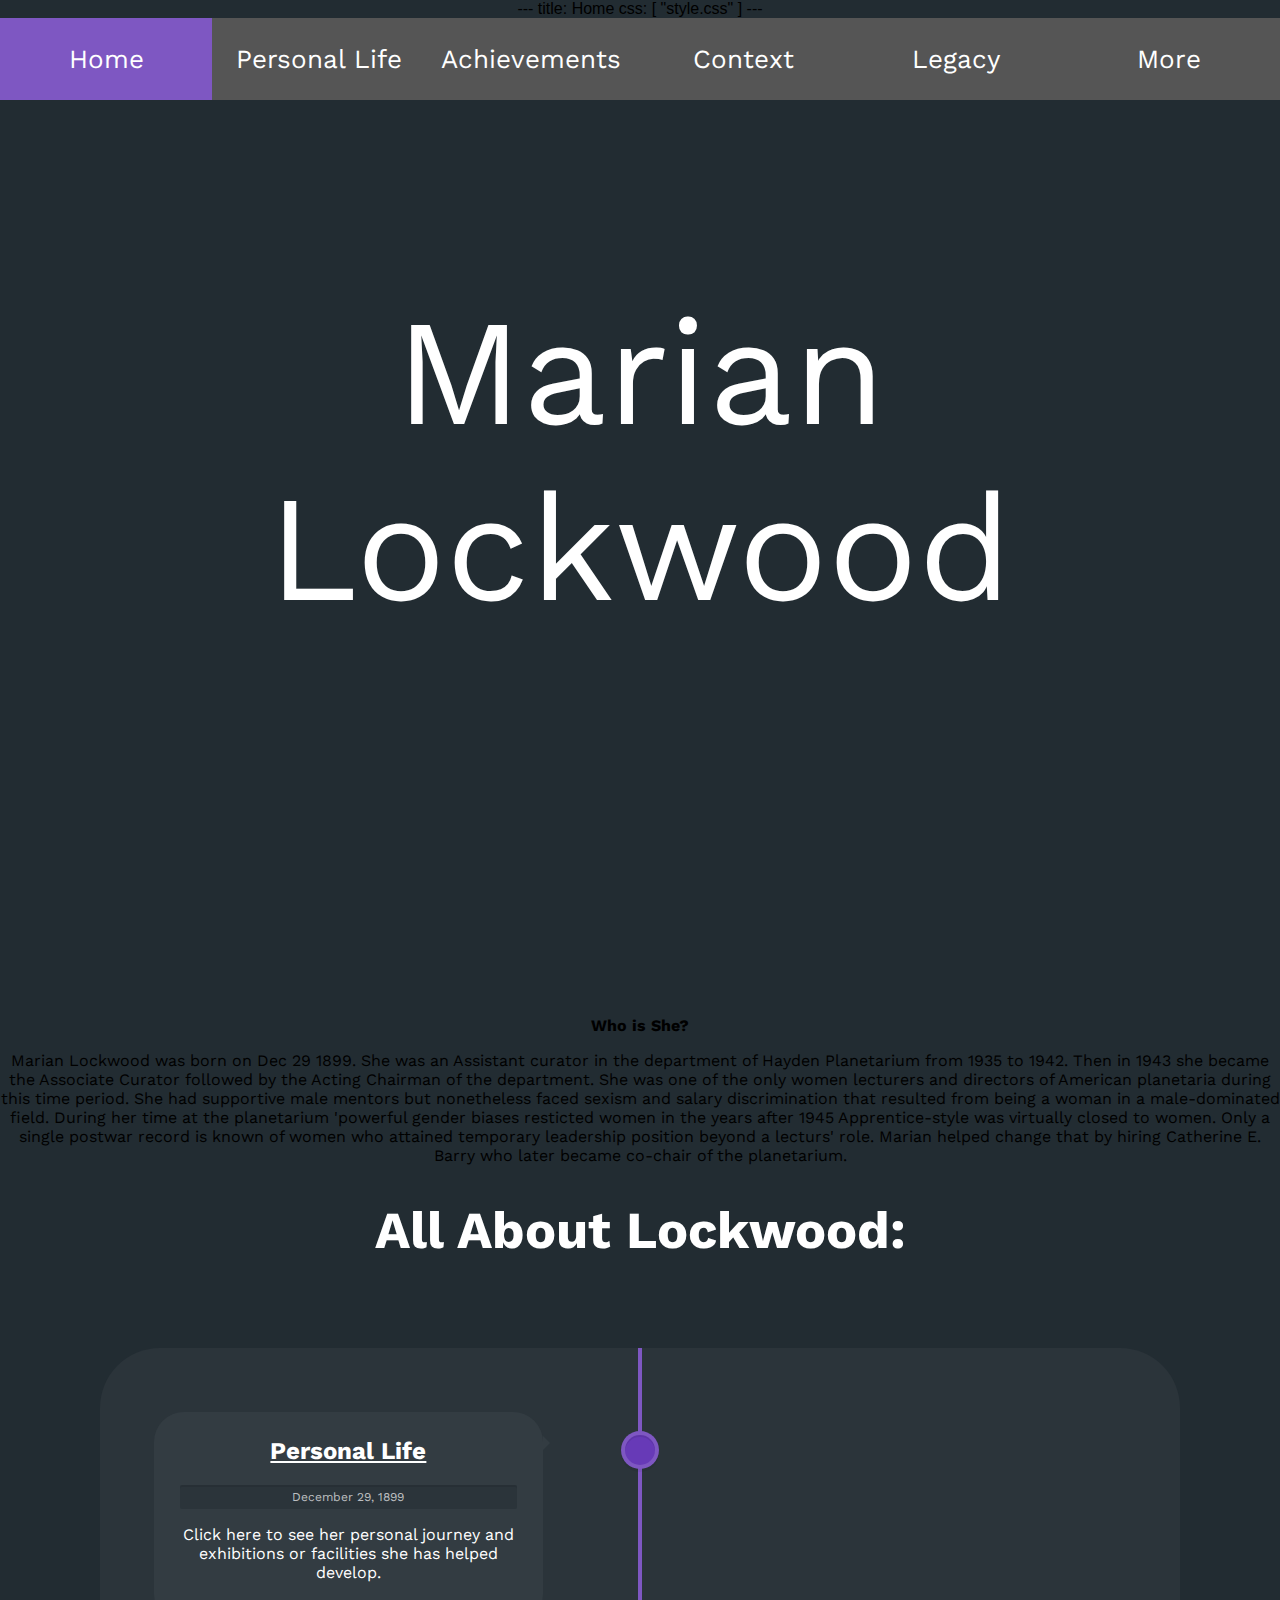
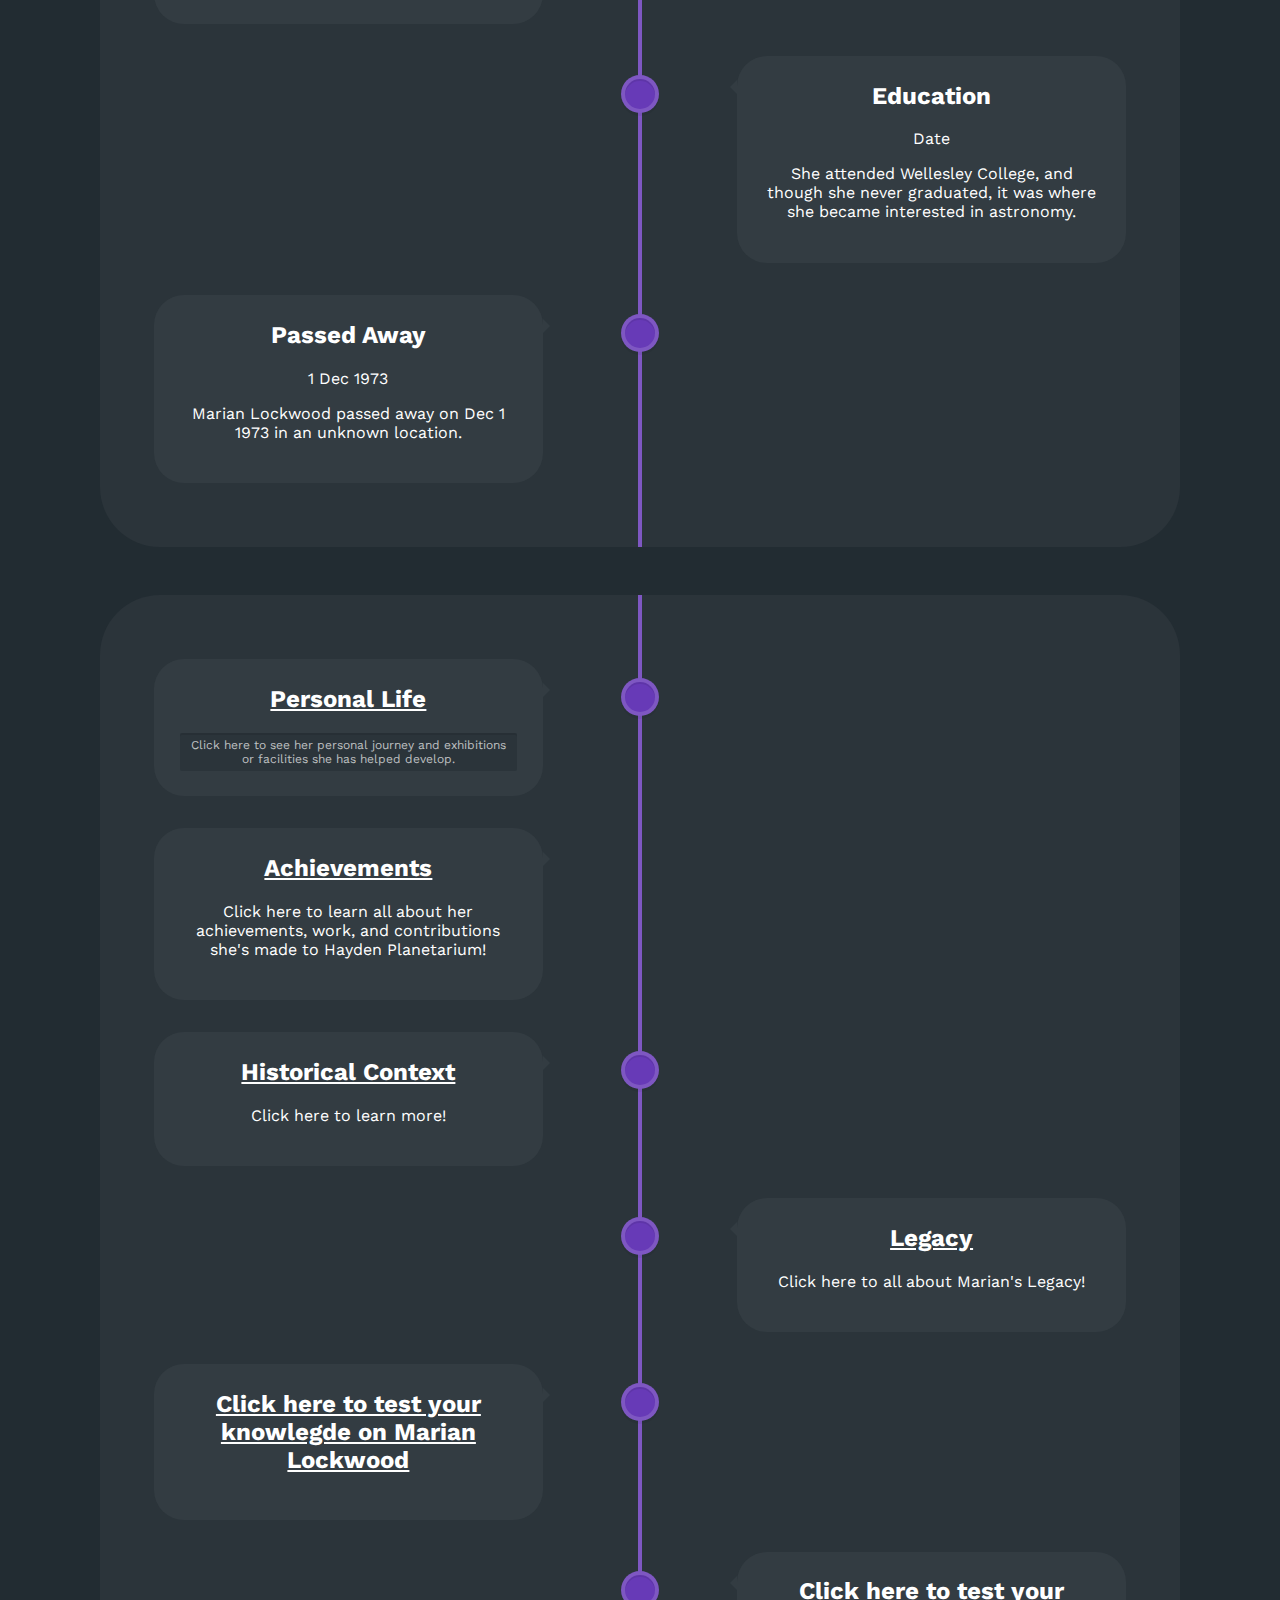
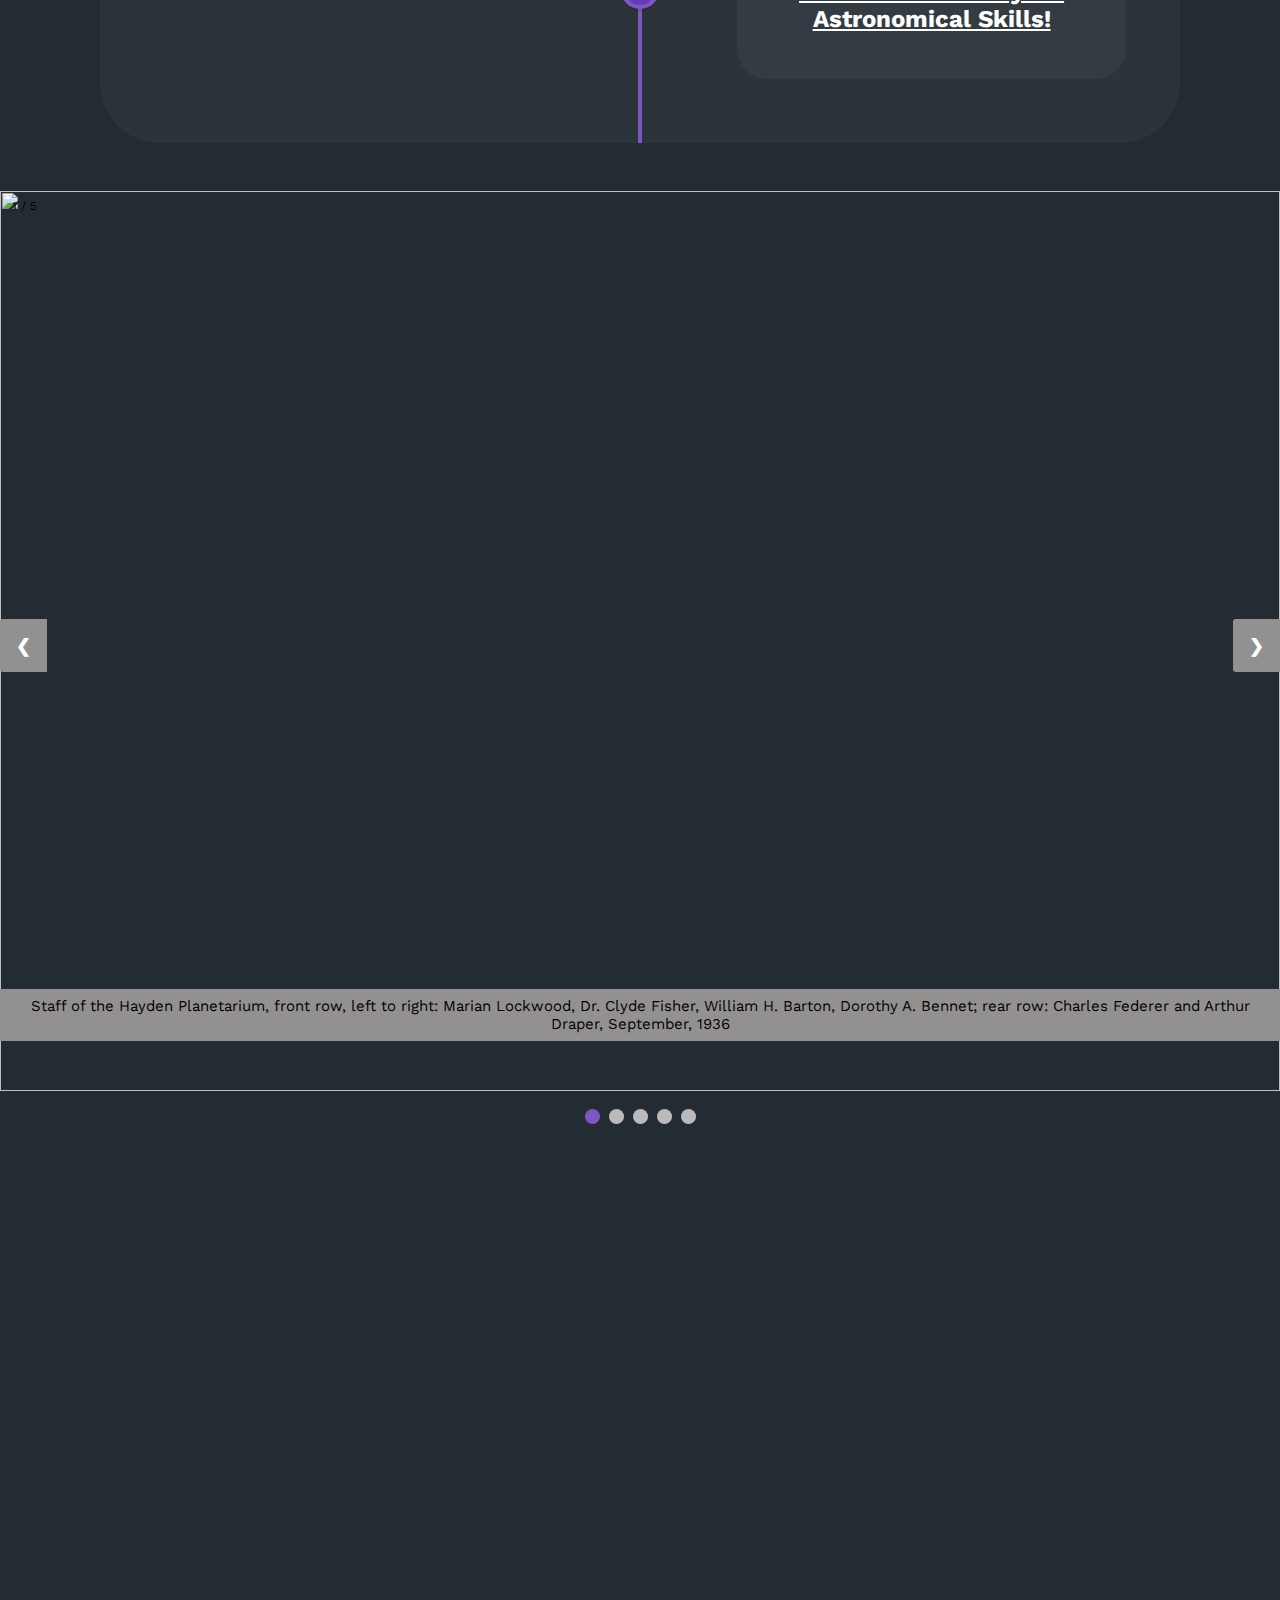
==== commit a2718cd9: "Update index.html" ====
--- a/index.html
+++ b/index.html
@@ -108,7 +108,7 @@
    </div>
 	  
    <div class="cd-timeline-content">
-    <h2 id = "early_life"> <a href="https://hackthesolarsystem.github.io/Marian-Lockwood/personal.html" style="color:white">Personal Life</h2>
+    <h2 id = "early_life"> <a href="https://hackthesolarsystem.github.io/Marian-Lockwood/personal.html" style="color:white">Personal Life</a></h2>
     <div class="timeline-content-info">
     Click here to see her personal journey and exhibitions or facilities she has helped develop.
 	</div> 
@@ -118,7 +118,7 @@
 	    
    
    <div class="cd-timeline-content">
-    <h2> <a href="https://hackthesolarsystem.github.io/Marian-Lockwood/work.html" style="color:white">Achievements </h2>
+    <h2> <a href="https://hackthesolarsystem.github.io/Marian-Lockwood/work.html" style="color:white">Achievements </a> </h2>
     <p> Click here to learn all about her achievements, work, and contributions she's made to Hayden Planetarium!</p>
    </div> 
   </div> 
@@ -130,7 +130,7 @@
 	  
 
    <div class="cd-timeline-content">
-    <h2> <a href= "https://hackthesolarsystem.github.io/Marian-Lockwood/context.html"style="color:white">Historical Context</h2>
+    <h2> <a href= "https://hackthesolarsystem.github.io/Marian-Lockwood/context.html"style="color:white">Historical Context</a></h2>
     <p>Click here to learn more!</p>
    </div> 
   </div>
@@ -140,7 +140,7 @@
    </div> 
 
   <div class="cd-timeline-content">
-    <h2> <a href="https://hackthesolarsystem.github.io/Marian-Lockwood/newMain.html" style="color:white">Legacy </h2>
+    <h2> <a href="https://hackthesolarsystem.github.io/Marian-Lockwood/newMain.html" style="color:white">Legacy </a> </h2>
    <p> Click here to all about Marian's Legacy!</p>
    </div> 
   </div> 
@@ -151,7 +151,7 @@
 
 
   <div class="cd-timeline-content">
-    <h2> <a href="https://hackthesolarsystem.github.io/Marian-Lockwood/Marian_Lockwood_Quiz.html" style="color:white">PLAY THIS TO TEST YOUR KNOWLEDGE ON THIS WOMAN IN STEM!</h2>
+    <h2> <a href="https://hackthesolarsystem.github.io/Marian-Lockwood/Marian_Lockwood_Quiz.html" style="color:white">Click here to test your knowlegde on Marian Lockwood</a></h2>
    </div> 
   </div> 
 
@@ -160,7 +160,7 @@
    </div> 
 
    <div class="cd-timeline-content">
-    <h2> <a href="https://hackthesolarsystem.github.io/Marian-Lockwood/quiz.html"style="color:white">Clich here to test your Astronomical Skills! </h2>
+    <h2> <a href="https://hackthesolarsystem.github.io/Marian-Lockwood/quiz.html"style="color:white">Click here to test your Astronomical Skills! </a></h2>
    </div> 
   </div> 
 
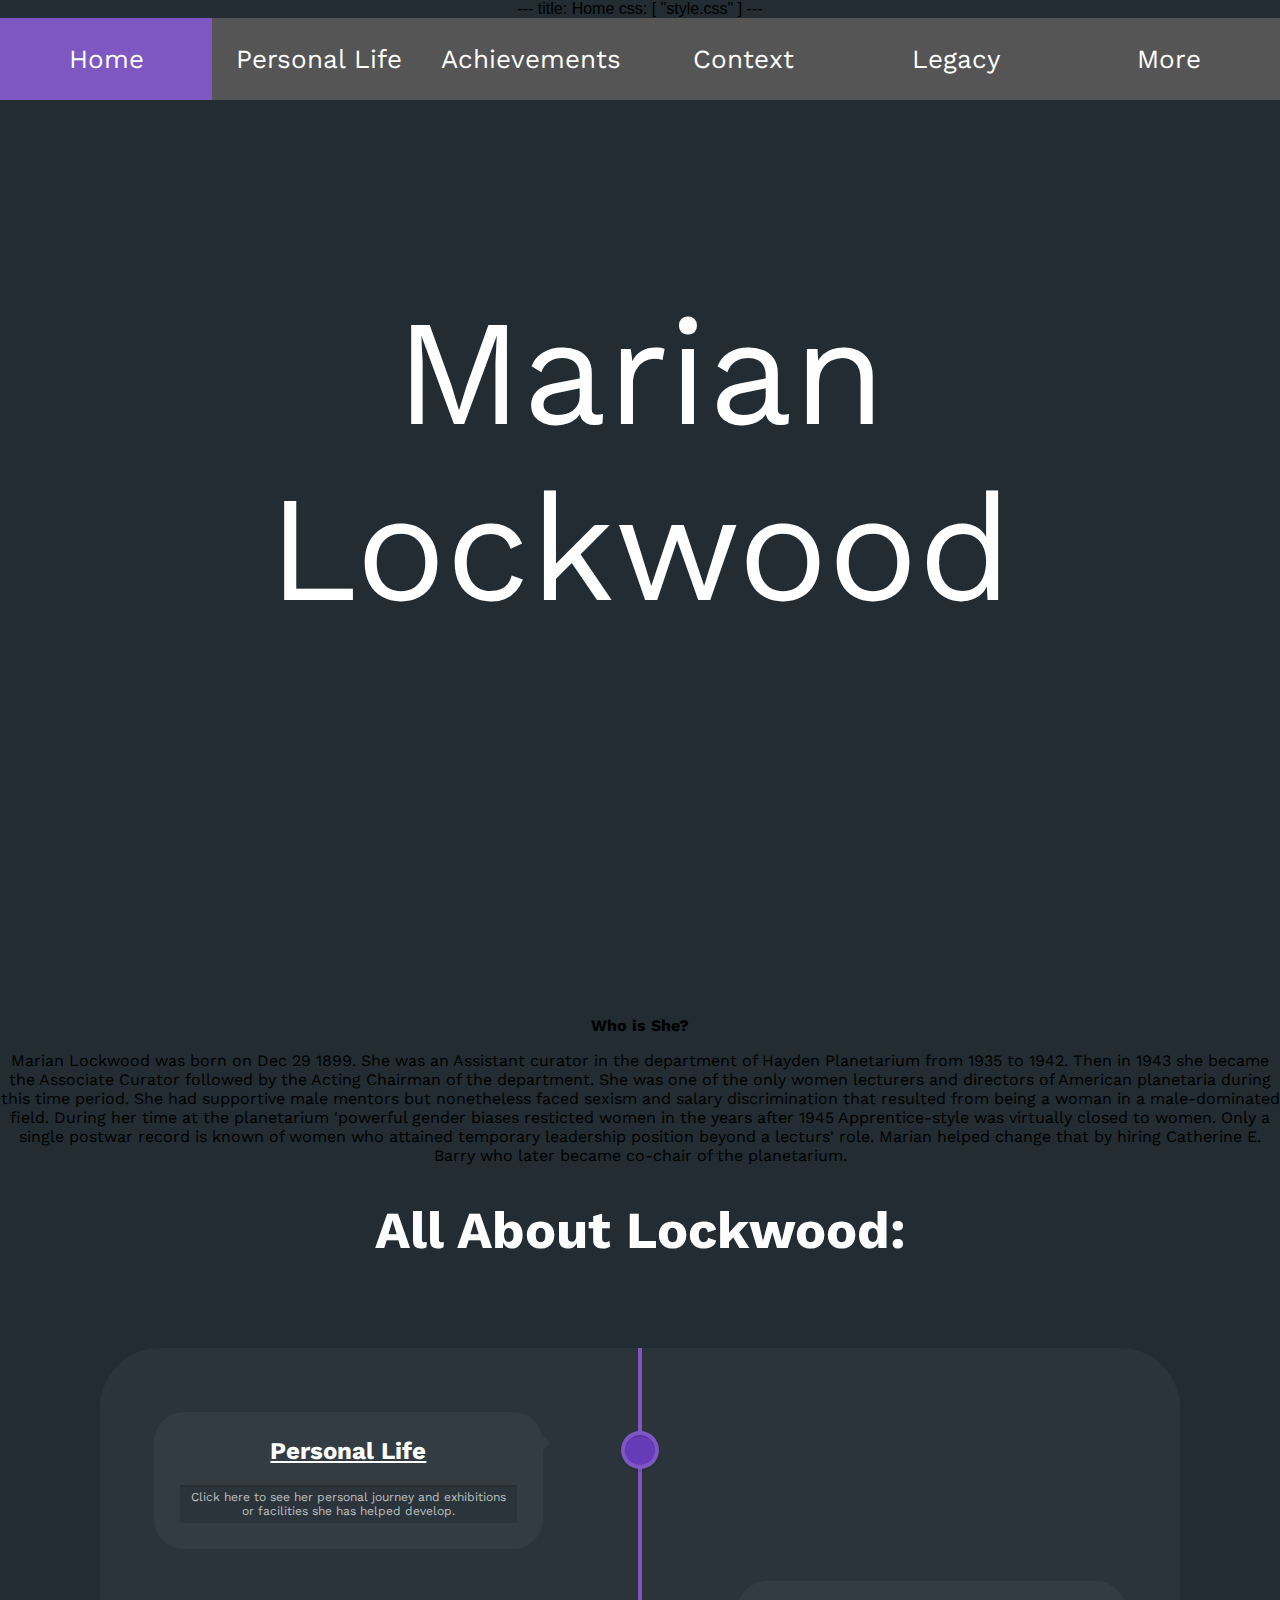
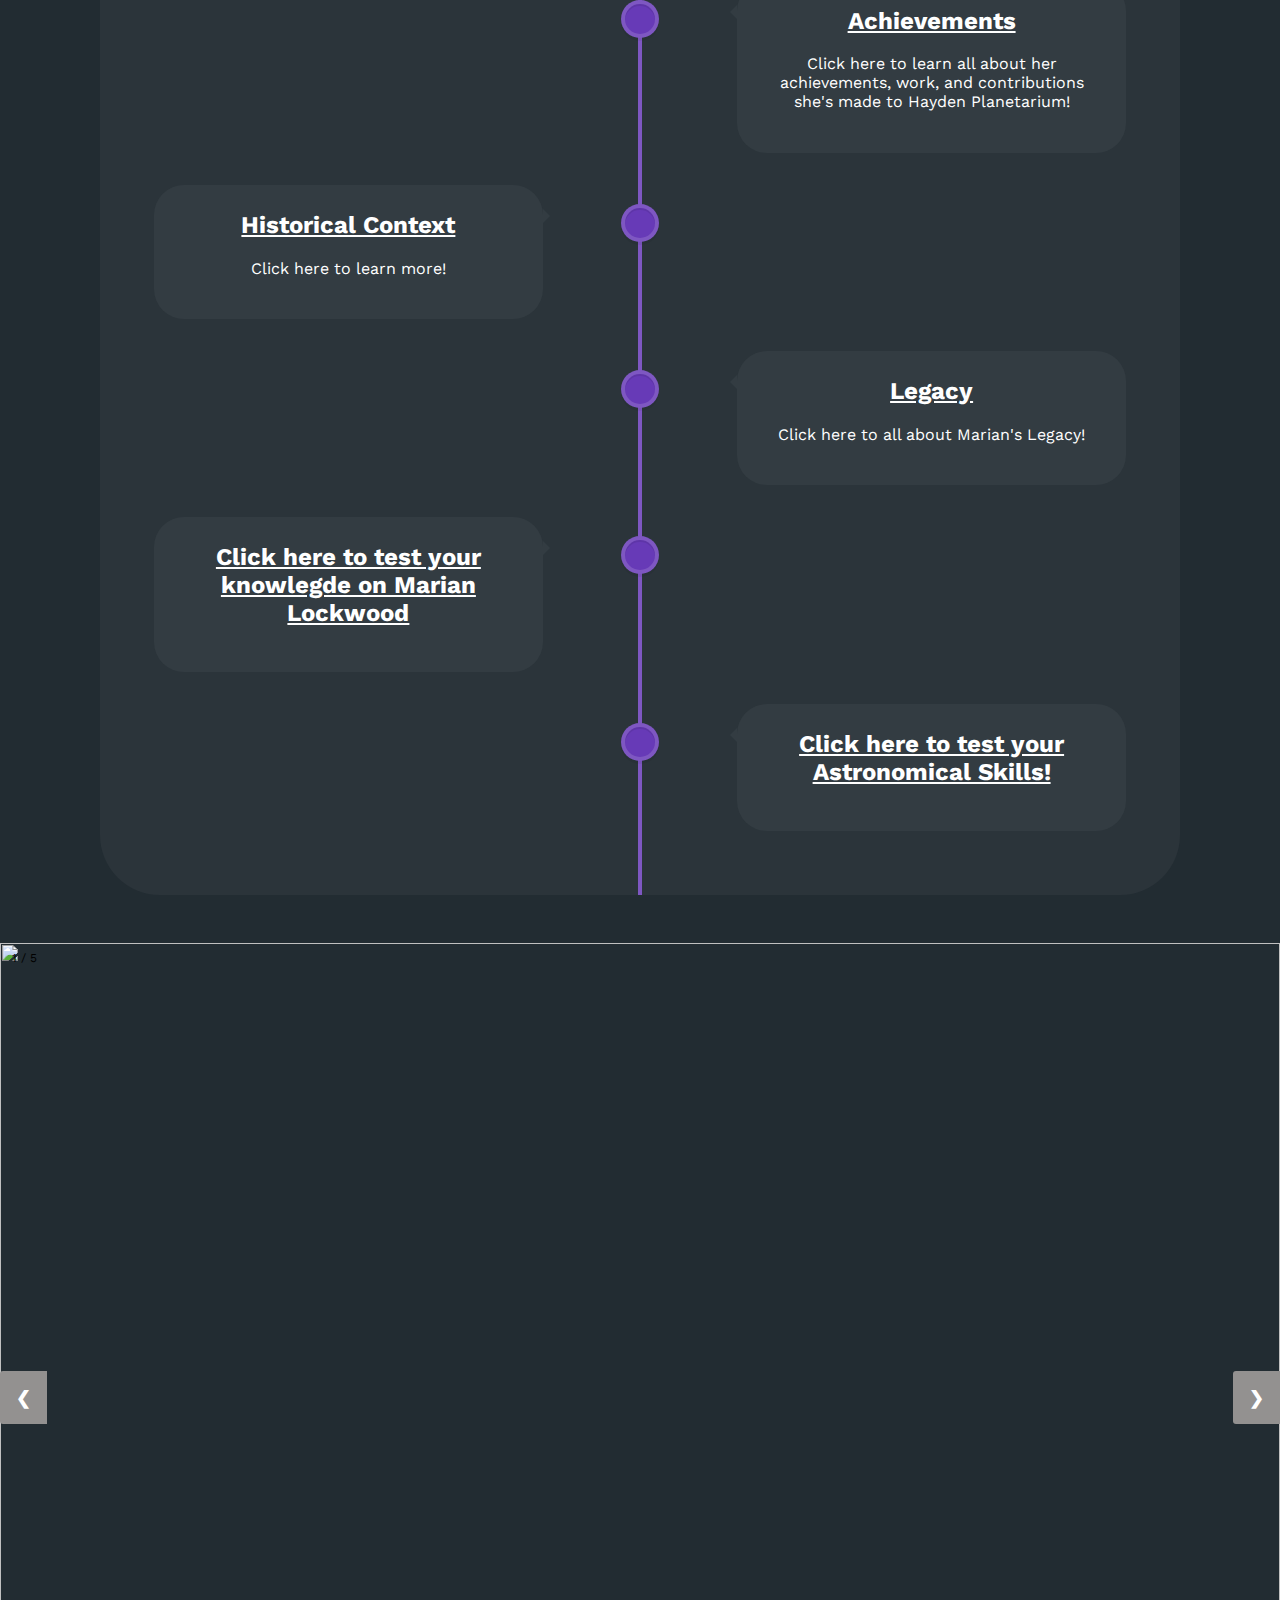
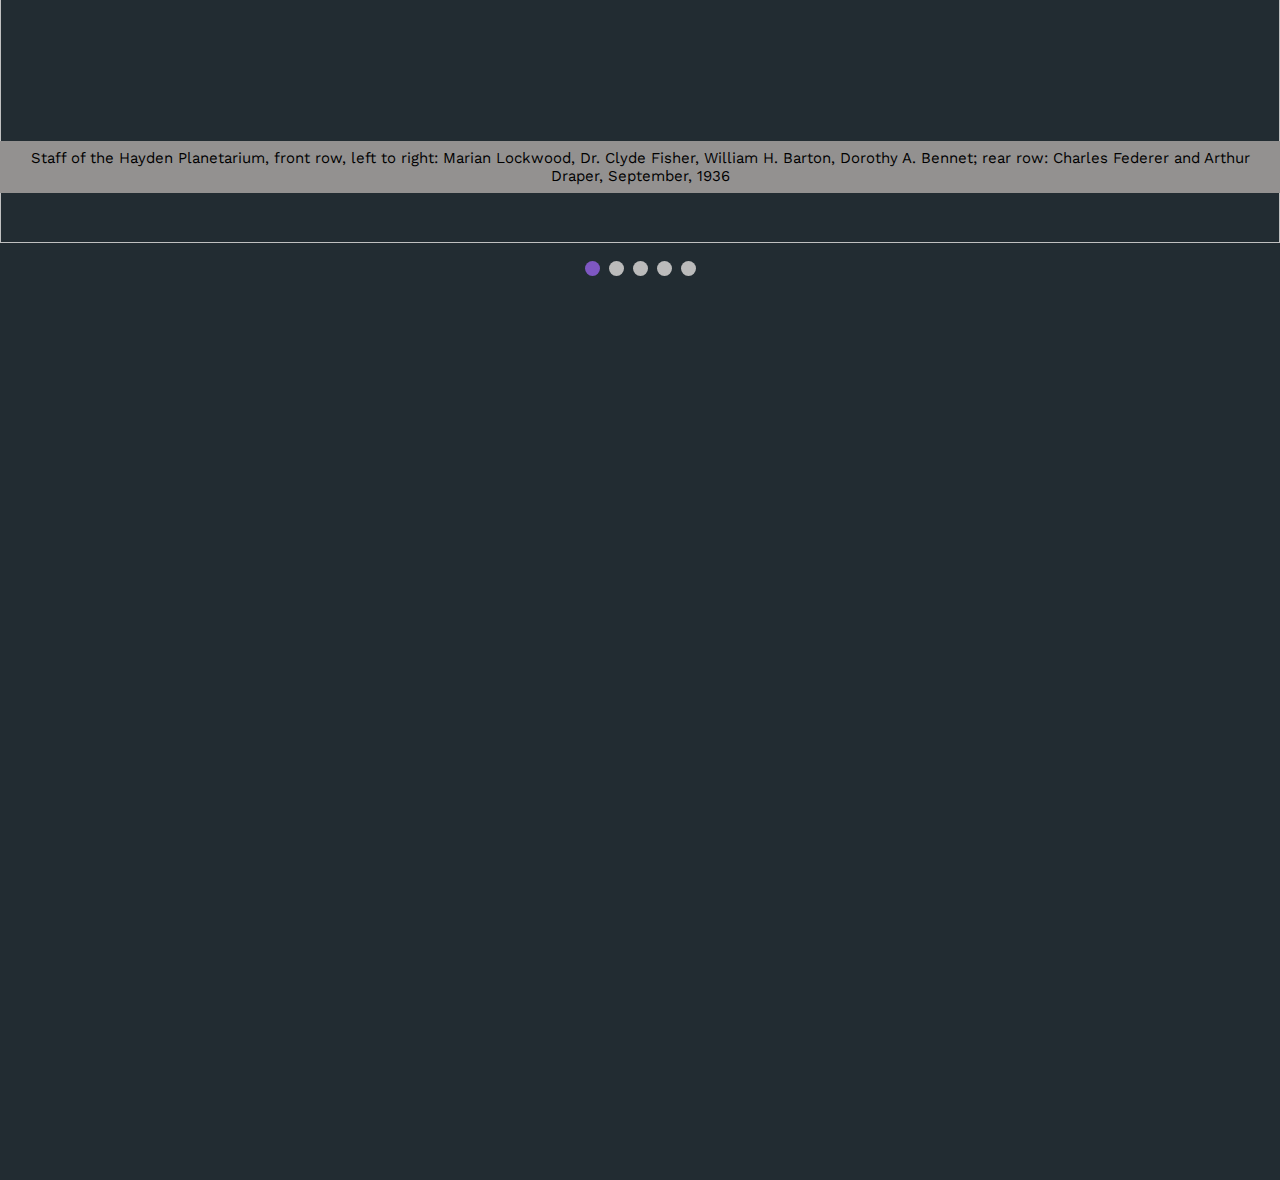
==== commit 59a70f55: "Update index.html" ====
--- a/index.html
+++ b/index.html
@@ -62,45 +62,6 @@
 	  <h1 class = "center"> <a name = "early_life" > All About Lockwood: </a> </h1>
 	</div>  
 
-<section id="cd-timeline" class="cd-container">
-    <div class="cd-timeline-block">
-      <div class="cd-timeline-img cd-picture">
-      </div>
-
-      <div class="cd-timeline-content">
-        <h2 id = "early_life"> <a href="https://hackthesolarsystem.github.io/Marian-Lockwood/personal.html" style="color:white">Personal Life</a></h2>
-        <div class="timeline-content-info">
-        December 29, 1899
-        </div>
-        <p> Click here to see her personal journey and exhibitions or facilities she has helped develop.</p>
-      </div> 
-    </div> 
-  
-      <div class="cd-timeline-block">
-      <div class="cd-timeline-img cd-movie">
-      </div> 
-
-      <div class="cd-timeline-content">
-        <h2> Education </h2>
-        Date
-        <p> She attended Wellesley College, and though she never graduated, it was where she became interested in astronomy.</p>
-      </div> 
-    </div> 
-
-    <div class="cd-timeline-block">
-      <div class="cd-timeline-img cd-picture">
-      </div> 
-
-      <div class="cd-timeline-content">
-        <h2>Passed Away</h2>
-        1 Dec 1973
-        <p>Marian Lockwood passed away on Dec 1 1973 in an unknown location.</p>
-      </div> 
-    </div>
-  </section> 
-<!-- End of early life timeline -->
-
-		
 	
 <section id="cd-timeline" class="cd-container">
   <div class="cd-timeline-block">
@@ -116,7 +77,10 @@
    </div> 
   </div> 
 	    
-   
+   <div class="cd-timeline-block">
+   <div class="cd-timeline-img cd-movie">
+   </div> 
+	     
    <div class="cd-timeline-content">
     <h2> <a href="https://hackthesolarsystem.github.io/Marian-Lockwood/work.html" style="color:white">Achievements </a> </h2>
     <p> Click here to learn all about her achievements, work, and contributions she's made to Hayden Planetarium!</p>
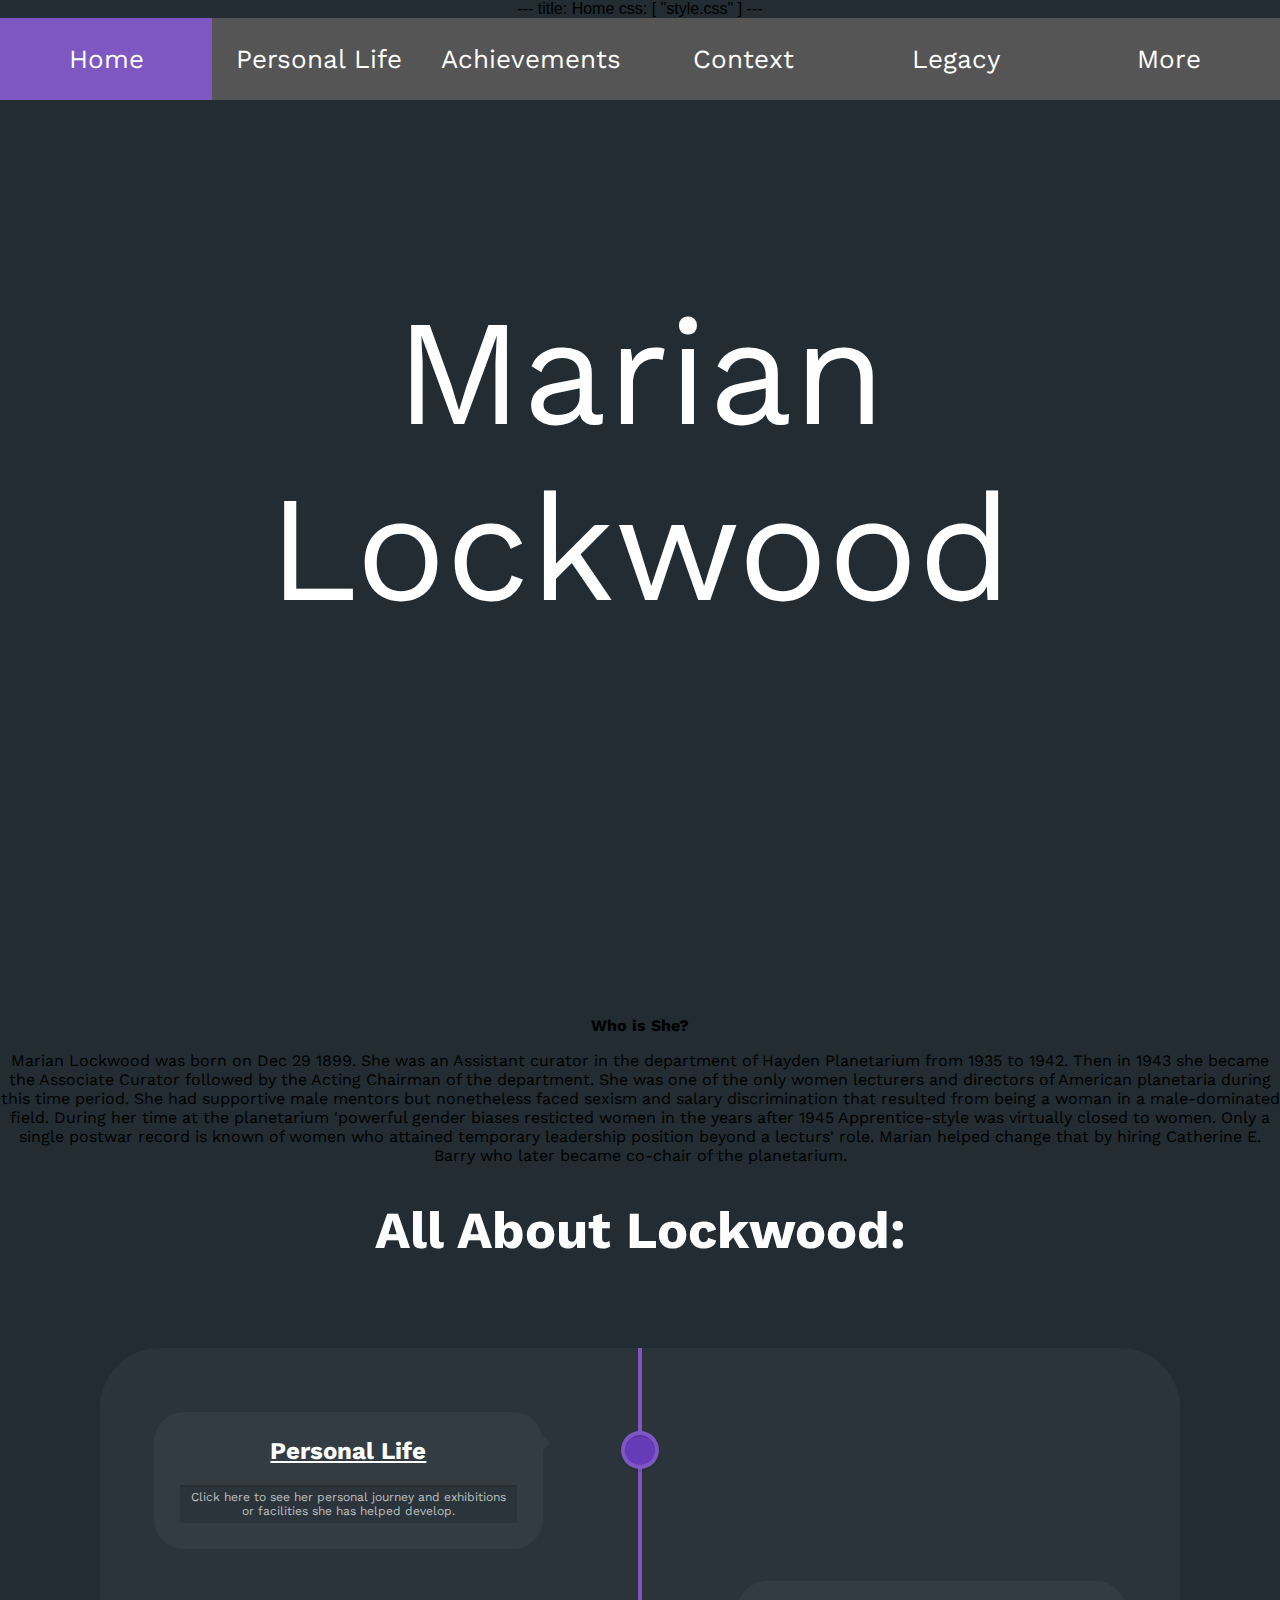
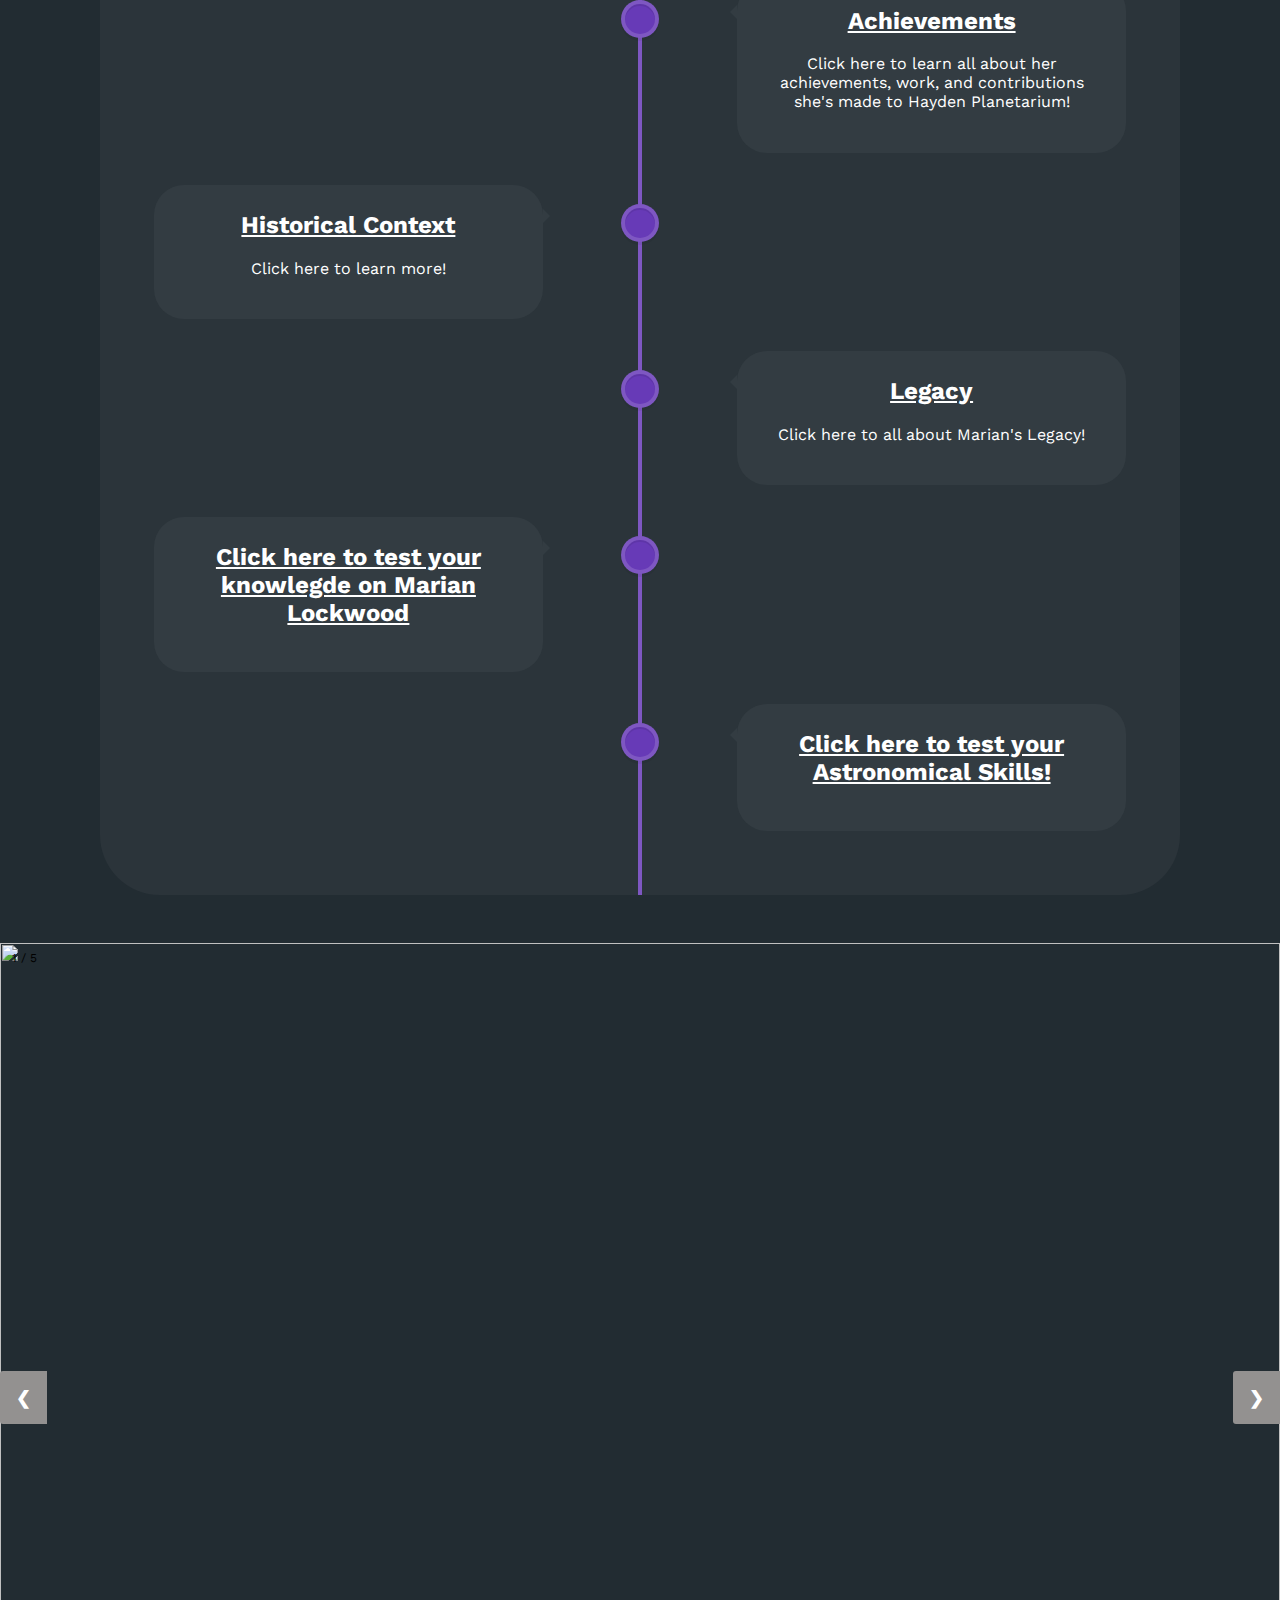
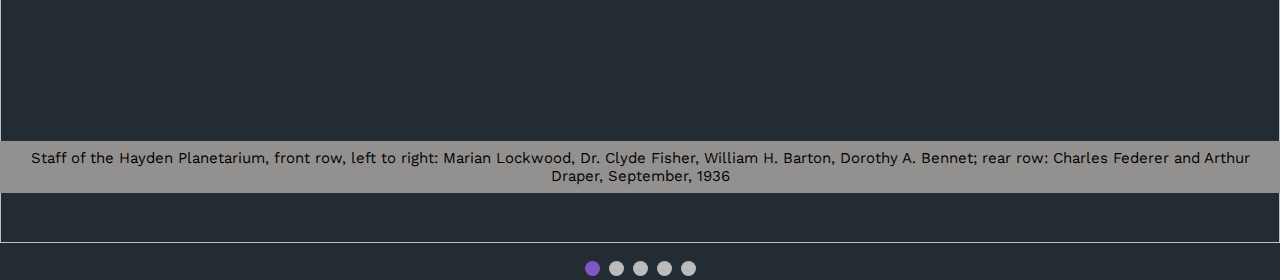
==== commit 1a1ee1df: "Update index.html" ====
--- a/index.html
+++ b/index.html
@@ -181,15 +181,6 @@
 	</div>
 	<!-- End slideshow HTML -->
 
-
-	<!-- Footer video and form -->
-	<div class = "fullscreen">
-	  <div class = "video_overlay_text"> </div>
-	  <video loop muted autoplay poster="img/videoframe.jpg" class = "fullscreen_video">
-	    <source src="Background_08.mp4" type="video/mp4">
-	  </video>
-	</div>
-	<!-- End of Footer video and form -->
 
 
 	<!-- Beginning Javascript for slideshow -->
